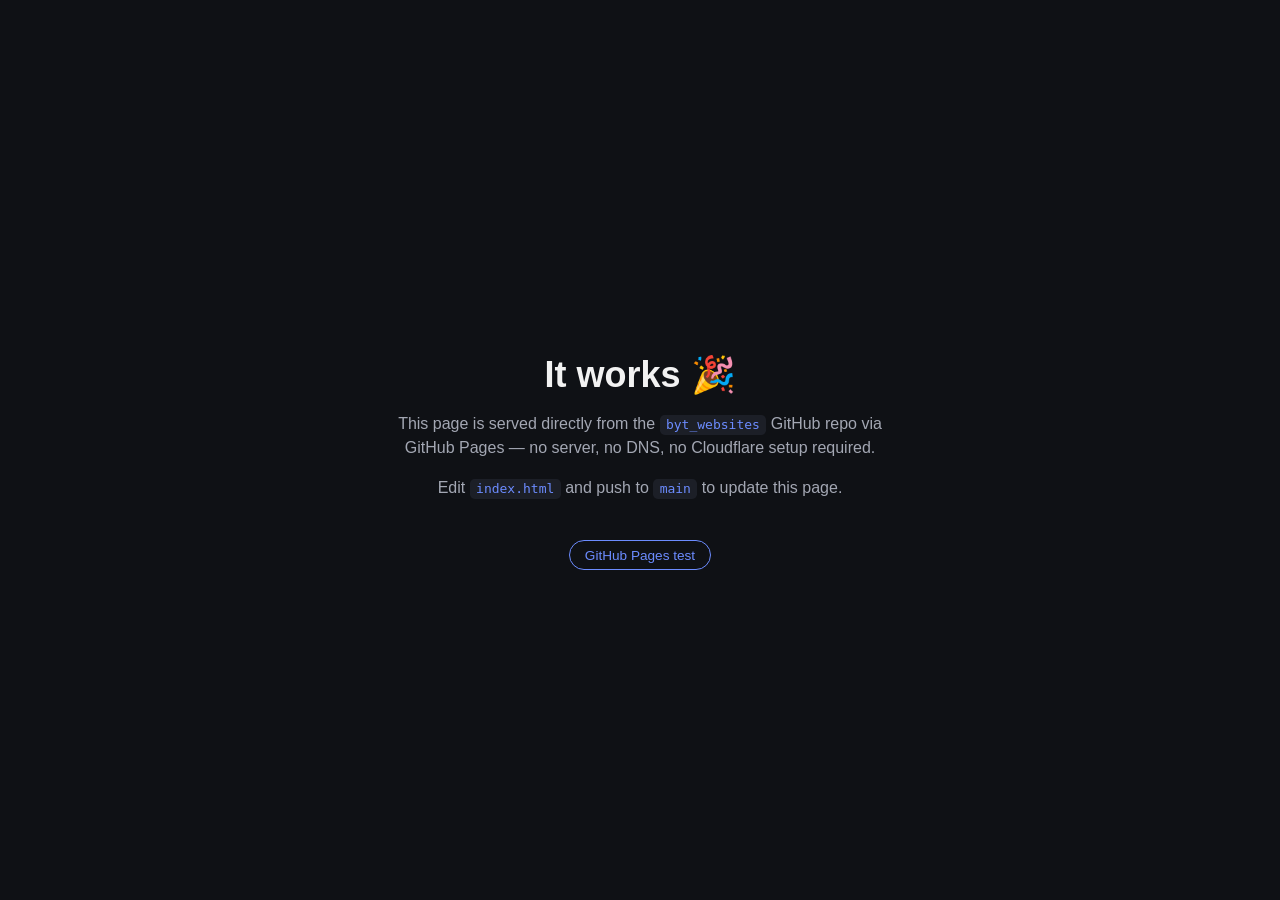
==== index.html @ 9ef0cd85 "push test website" ====
<!DOCTYPE html>
<html lang="en">
<head>
  <meta charset="UTF-8">
  <meta name="viewport" content="width=device-width, initial-scale=1.0">
  <title>BYT Website</title>
  <style>
    :root {
      color-scheme: light dark;
      --bg: #0f1115;
      --fg: #f2f2f2;
      --accent: #6c8cff;
    }
    * { box-sizing: border-box; }
    body {
      margin: 0;
      min-height: 100vh;
      display: flex;
      align-items: center;
      justify-content: center;
      background: var(--bg);
      color: var(--fg);
      font-family: -apple-system, BlinkMacSystemFont, "Segoe UI", Roboto, sans-serif;
      text-align: center;
      padding: 2rem;
    }
    main { max-width: 32rem; }
    h1 {
      font-size: 2.25rem;
      margin-bottom: 0.5rem;
    }
    p {
      color: #a3a7b3;
      line-height: 1.5;
    }
    code {
      background: #1c1f27;
      padding: 0.15rem 0.4rem;
      border-radius: 0.3rem;
      color: var(--accent);
    }
    .badge {
      display: inline-block;
      margin-top: 1.5rem;
      padding: 0.4rem 0.9rem;
      border: 1px solid var(--accent);
      border-radius: 999px;
      font-size: 0.85rem;
      color: var(--accent);
    }
  </style>
</head>
<body>
  <main>
    <h1>It works 🎉</h1>
    <p>
      This page is served directly from the <code>byt_websites</code> GitHub repo
      via GitHub Pages — no server, no DNS, no Cloudflare setup required.
    </p>
    <p>Edit <code>index.html</code> and push to <code>main</code> to update this page.</p>
    <span class="badge">GitHub Pages test</span>
  </main>
</body>
</html>
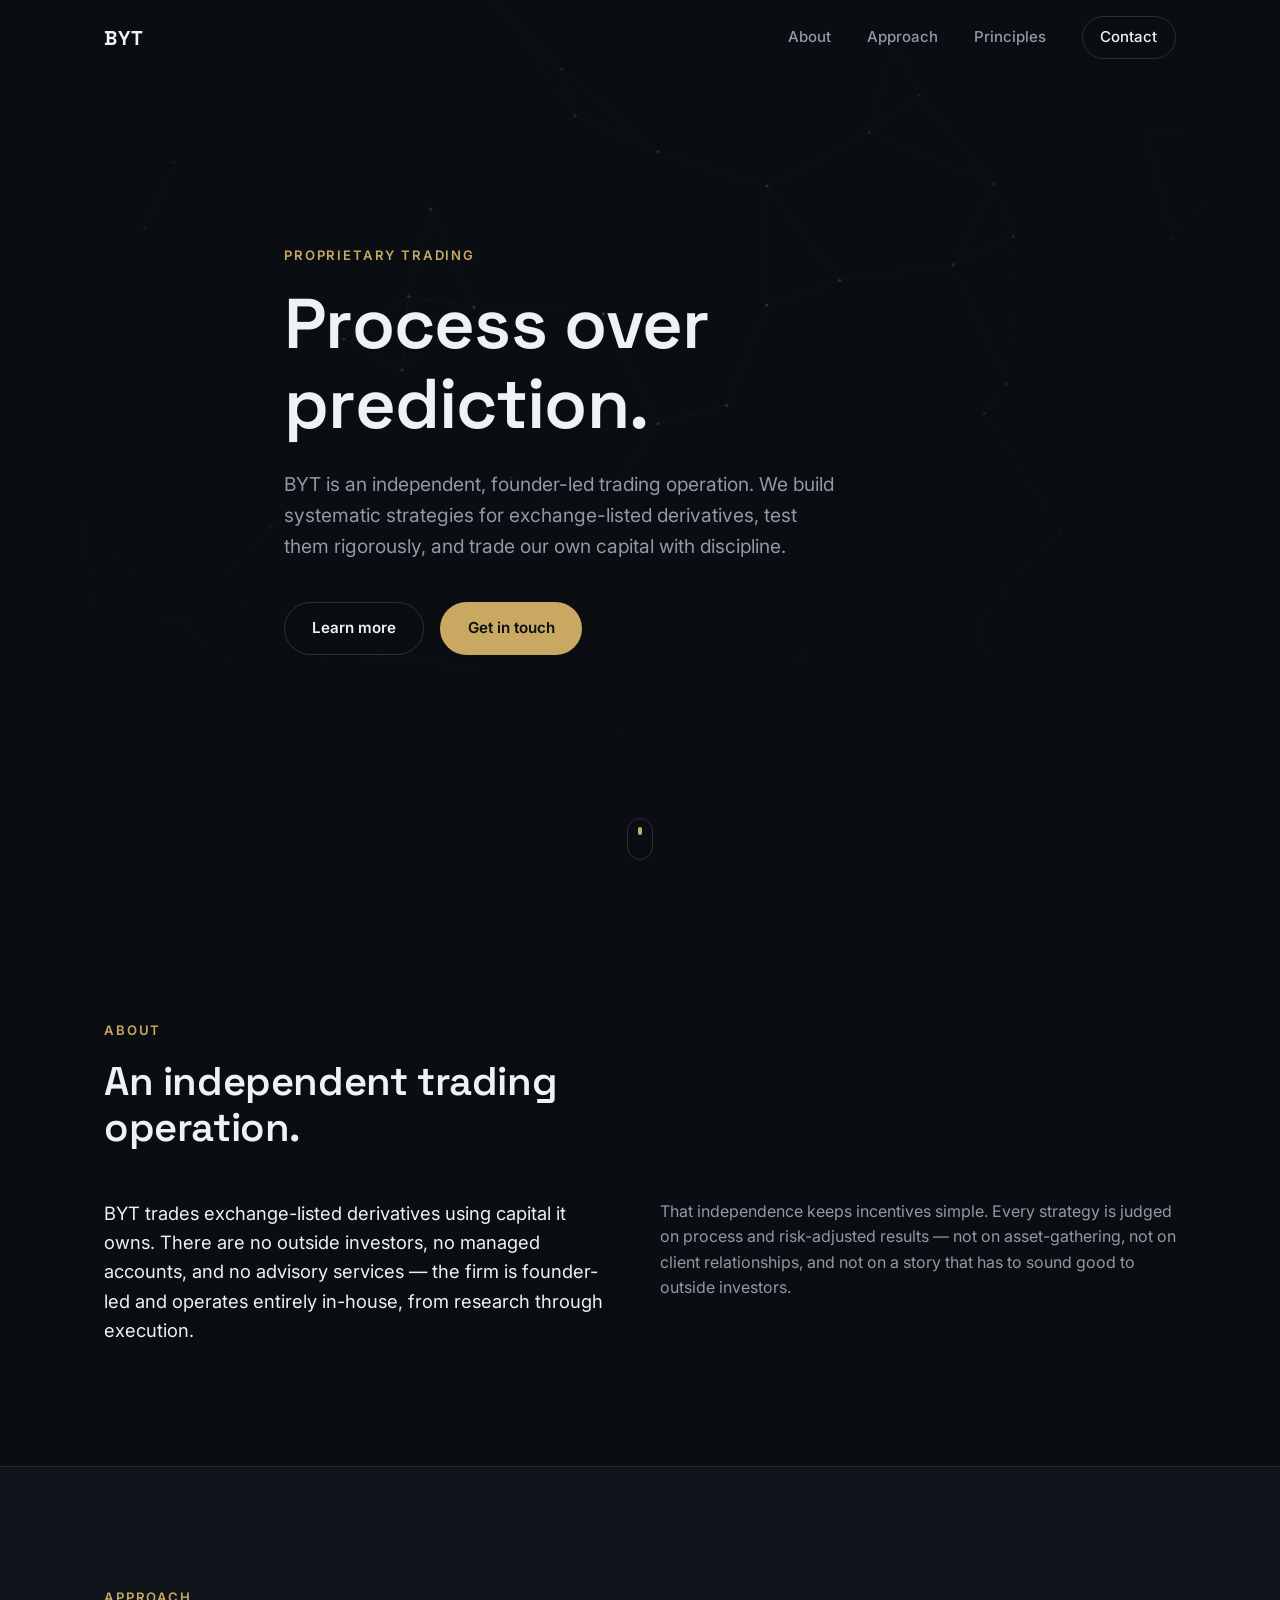
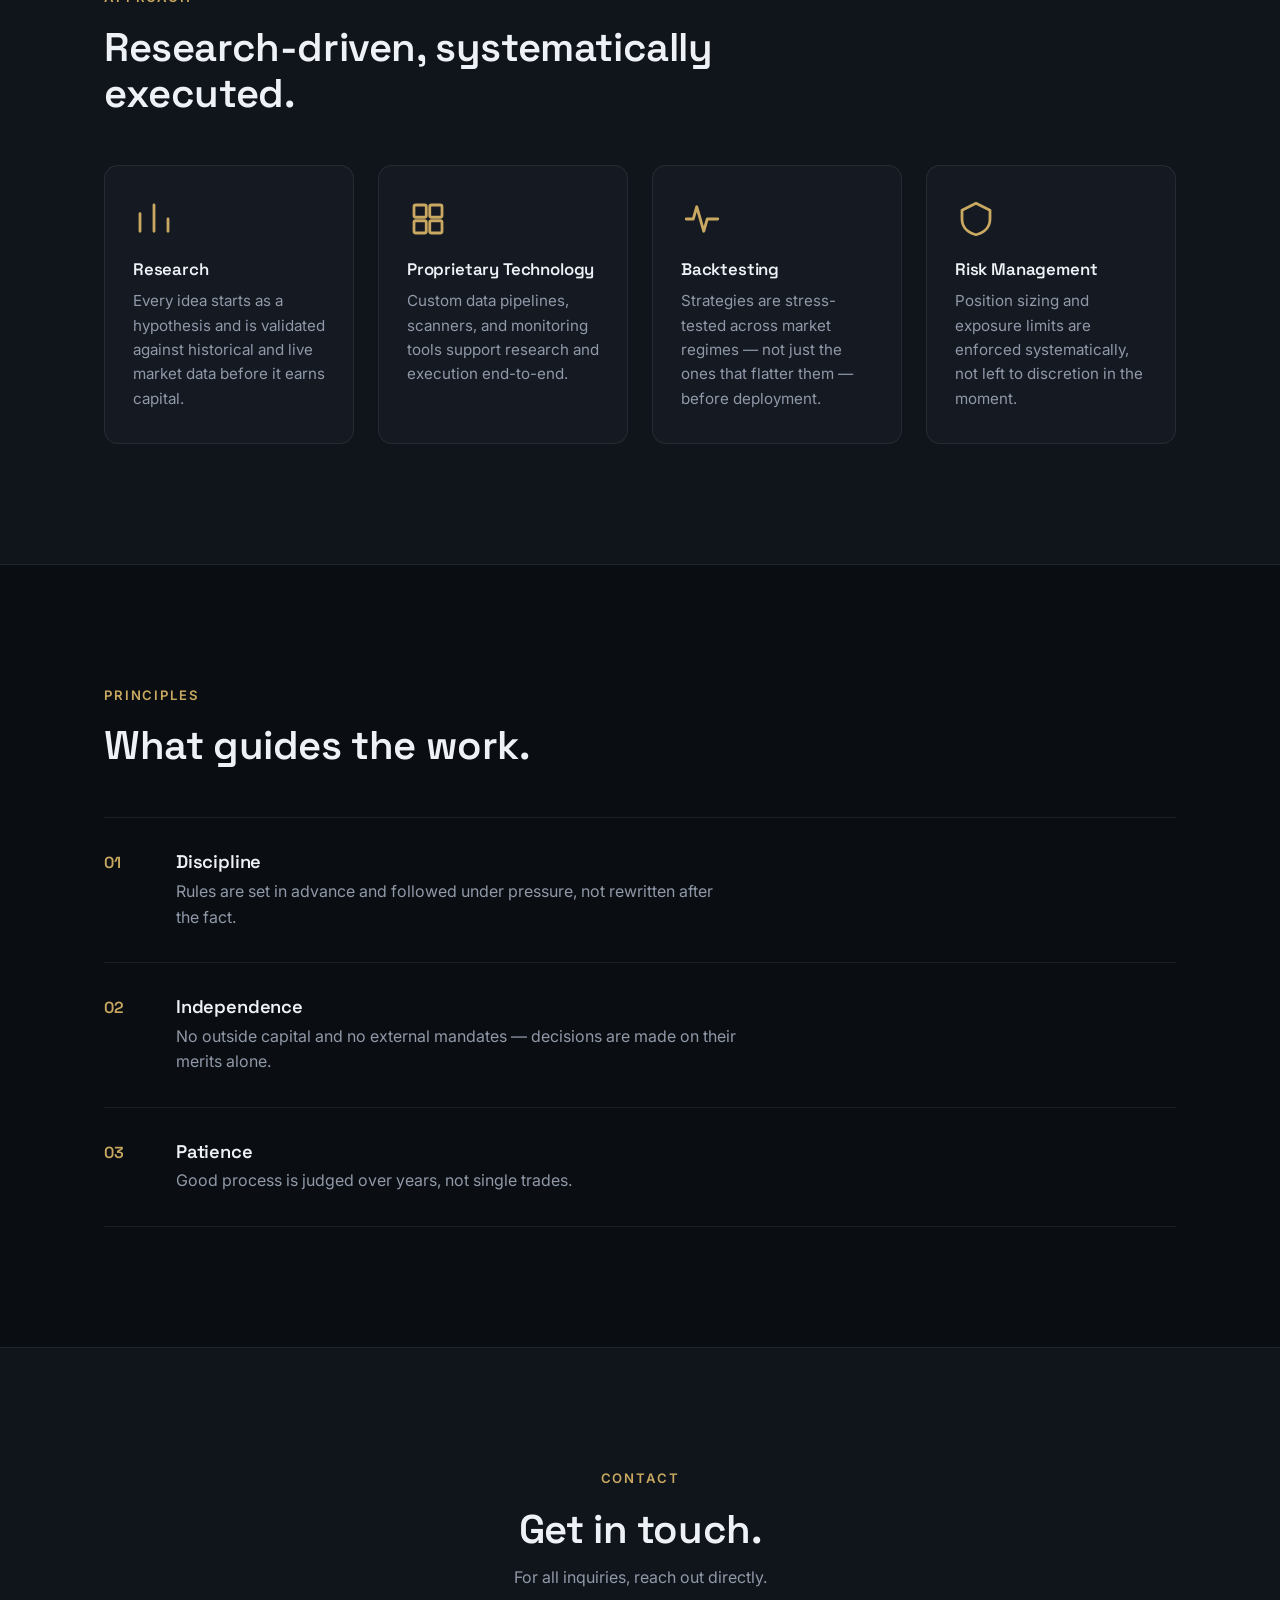
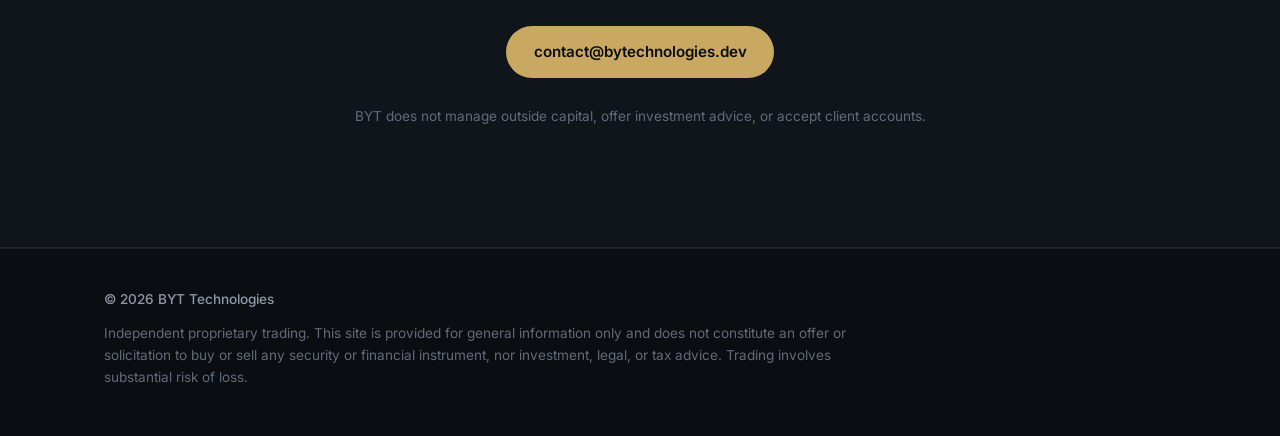
==== commit b2793f8e: "add" ====
--- a/index.html
+++ b/index.html
@@ -1,64 +1,196 @@
 <!DOCTYPE html>
 <html lang="en">
 <head>
-  <meta charset="UTF-8">
-  <meta name="viewport" content="width=device-width, initial-scale=1.0">
-  <title>BYT Website</title>
-  <style>
-    :root {
-      color-scheme: light dark;
-      --bg: #0f1115;
-      --fg: #f2f2f2;
-      --accent: #6c8cff;
-    }
-    * { box-sizing: border-box; }
-    body {
-      margin: 0;
-      min-height: 100vh;
-      display: flex;
-      align-items: center;
-      justify-content: center;
-      background: var(--bg);
-      color: var(--fg);
-      font-family: -apple-system, BlinkMacSystemFont, "Segoe UI", Roboto, sans-serif;
-      text-align: center;
-      padding: 2rem;
-    }
-    main { max-width: 32rem; }
-    h1 {
-      font-size: 2.25rem;
-      margin-bottom: 0.5rem;
-    }
-    p {
-      color: #a3a7b3;
-      line-height: 1.5;
-    }
-    code {
-      background: #1c1f27;
-      padding: 0.15rem 0.4rem;
-      border-radius: 0.3rem;
-      color: var(--accent);
-    }
-    .badge {
-      display: inline-block;
-      margin-top: 1.5rem;
-      padding: 0.4rem 0.9rem;
-      border: 1px solid var(--accent);
-      border-radius: 999px;
-      font-size: 0.85rem;
-      color: var(--accent);
-    }
-  </style>
+<meta charset="UTF-8">
+<meta name="viewport" content="width=device-width, initial-scale=1.0">
+<title>BYT — Independent Proprietary Trading</title>
+<meta name="description" content="BYT is an independent, founder-led proprietary trading operation. Systematic strategies, rigorous research, and disciplined risk management — trading our own capital.">
+<meta name="theme-color" content="#0a0d12">
+
+<meta property="og:type" content="website">
+<meta property="og:title" content="BYT — Independent Proprietary Trading">
+<meta property="og:description" content="An independent, founder-led proprietary trading operation. Systematic strategies, rigorous research, disciplined risk management.">
+<meta property="og:url" content="https://bytechnologies.dev/">
+<meta name="twitter:card" content="summary">
+<meta name="twitter:title" content="BYT — Independent Proprietary Trading">
+<meta name="twitter:description" content="An independent, founder-led proprietary trading operation.">
+
+<link rel="icon" type="image/svg+xml" href="favicon.svg">
+<link rel="preconnect" href="https://fonts.googleapis.com">
+<link rel="preconnect" href="https://fonts.gstatic.com" crossorigin>
+<link href="https://fonts.googleapis.com/css2?family=Space+Grotesk:wght@500;600;700&family=Inter:wght@400;500;600&display=swap" rel="stylesheet">
+<link rel="stylesheet" href="css/style.css">
+
+<script type="application/ld+json">
+{
+  "@context": "https://schema.org",
+  "@type": "Organization",
+  "name": "BYT",
+  "url": "https://bytechnologies.dev/",
+  "email": "contact@bytechnologies.dev",
+  "description": "Independent, founder-led proprietary trading operation."
+}
+</script>
 </head>
 <body>
-  <main>
-    <h1>It works 🎉</h1>
-    <p>
-      This page is served directly from the <code>byt_websites</code> GitHub repo
-      via GitHub Pages — no server, no DNS, no Cloudflare setup required.
+
+<a class="skip-link" href="#main">Skip to content</a>
+
+<header class="site-header" id="site-header">
+  <div class="container header-inner">
+    <a href="#top" class="logo" aria-label="BYT — home">BYT</a>
+
+    <nav class="nav" id="nav">
+      <a href="#about">About</a>
+      <a href="#approach">Approach</a>
+      <a href="#principles">Principles</a>
+      <a href="#contact" class="nav-cta">Contact</a>
+    </nav>
+
+    <button class="nav-toggle" id="nav-toggle" aria-label="Toggle menu" aria-expanded="false" aria-controls="nav">
+      <span></span><span></span><span></span>
+    </button>
+  </div>
+</header>
+
+<main id="main">
+
+  <section class="hero" id="top">
+    <canvas id="network" aria-hidden="true"></canvas>
+    <div class="hero-scrim" aria-hidden="true"></div>
+    <div class="container hero-inner">
+      <p class="eyebrow reveal">Proprietary Trading</p>
+      <h1 class="reveal">Process over prediction.</h1>
+      <p class="hero-sub reveal">
+        BYT is an independent, founder-led trading operation. We build systematic
+        strategies for exchange-listed derivatives, test them rigorously, and trade
+        our own capital with discipline.
+      </p>
+      <div class="hero-actions reveal">
+        <a href="#about" class="btn btn-ghost">Learn more</a>
+        <a href="mailto:contact@bytechnologies.dev" class="btn btn-primary">Get in touch</a>
+      </div>
+    </div>
+    <a href="#about" class="scroll-cue" aria-label="Scroll to content">
+      <span></span>
+    </a>
+  </section>
+
+  <section class="section" id="about">
+    <div class="container">
+      <div class="section-head reveal">
+        <p class="eyebrow">About</p>
+        <h2>An independent trading operation.</h2>
+      </div>
+      <div class="about-grid">
+        <p class="lede reveal">
+          BYT trades exchange-listed derivatives using capital it owns. There are no
+          outside investors, no managed accounts, and no advisory services — the firm
+          is founder-led and operates entirely in-house, from research through execution.
+        </p>
+        <p class="reveal">
+          That independence keeps incentives simple. Every strategy is judged on process
+          and risk-adjusted results — not on asset-gathering, not on client relationships,
+          and not on a story that has to sound good to outside investors.
+        </p>
+      </div>
+    </div>
+  </section>
+
+  <section class="section section-alt" id="approach">
+    <div class="container">
+      <div class="section-head reveal">
+        <p class="eyebrow">Approach</p>
+        <h2>Research-driven, systematically executed.</h2>
+      </div>
+      <div class="card-grid">
+        <div class="card reveal">
+          <div class="card-icon" aria-hidden="true">
+            <svg viewBox="0 0 24 24" fill="none"><path d="M4 19V9M12 19V4M20 19v-7" stroke="currentColor" stroke-width="1.6" stroke-linecap="round"/></svg>
+          </div>
+          <h3>Research</h3>
+          <p>Every idea starts as a hypothesis and is validated against historical and live market data before it earns capital.</p>
+        </div>
+        <div class="card reveal">
+          <div class="card-icon" aria-hidden="true">
+            <svg viewBox="0 0 24 24" fill="none"><rect x="4" y="4" width="7" height="7" rx="1" stroke="currentColor" stroke-width="1.6"/><rect x="13" y="4" width="7" height="7" rx="1" stroke="currentColor" stroke-width="1.6"/><rect x="4" y="13" width="7" height="7" rx="1" stroke="currentColor" stroke-width="1.6"/><rect x="13" y="13" width="7" height="7" rx="1" stroke="currentColor" stroke-width="1.6"/></svg>
+          </div>
+          <h3>Proprietary Technology</h3>
+          <p>Custom data pipelines, scanners, and monitoring tools support research and execution end-to-end.</p>
+        </div>
+        <div class="card reveal">
+          <div class="card-icon" aria-hidden="true">
+            <svg viewBox="0 0 24 24" fill="none"><path d="M3 12h4l2-7 4 14 2-7h6" stroke="currentColor" stroke-width="1.6" stroke-linecap="round" stroke-linejoin="round"/></svg>
+          </div>
+          <h3>Backtesting</h3>
+          <p>Strategies are stress-tested across market regimes — not just the ones that flatter them — before deployment.</p>
+        </div>
+        <div class="card reveal">
+          <div class="card-icon" aria-hidden="true">
+            <svg viewBox="0 0 24 24" fill="none"><path d="M12 3l8 4v5c0 4.5-3.2 7.8-8 9-4.8-1.2-8-4.5-8-9V7l8-4z" stroke="currentColor" stroke-width="1.6" stroke-linejoin="round"/></svg>
+          </div>
+          <h3>Risk Management</h3>
+          <p>Position sizing and exposure limits are enforced systematically, not left to discretion in the moment.</p>
+        </div>
+      </div>
+    </div>
+  </section>
+
+  <section class="section" id="principles">
+    <div class="container">
+      <div class="section-head reveal">
+        <p class="eyebrow">Principles</p>
+        <h2>What guides the work.</h2>
+      </div>
+      <div class="principles-list">
+        <div class="principle reveal">
+          <span class="principle-num">01</span>
+          <div>
+            <h3>Discipline</h3>
+            <p>Rules are set in advance and followed under pressure, not rewritten after the fact.</p>
+          </div>
+        </div>
+        <div class="principle reveal">
+          <span class="principle-num">02</span>
+          <div>
+            <h3>Independence</h3>
+            <p>No outside capital and no external mandates — decisions are made on their merits alone.</p>
+          </div>
+        </div>
+        <div class="principle reveal">
+          <span class="principle-num">03</span>
+          <div>
+            <h3>Patience</h3>
+            <p>Good process is judged over years, not single trades.</p>
+          </div>
+        </div>
+      </div>
+    </div>
+  </section>
+
+  <section class="section section-alt" id="contact">
+    <div class="container contact-inner">
+      <p class="eyebrow reveal">Contact</p>
+      <h2 class="reveal">Get in touch.</h2>
+      <p class="reveal contact-sub">For all inquiries, reach out directly.</p>
+      <a href="mailto:contact@bytechnologies.dev" class="btn btn-primary reveal">contact@bytechnologies.dev</a>
+      <p class="fine-print reveal">BYT does not manage outside capital, offer investment advice, or accept client accounts.</p>
+    </div>
+  </section>
+
+</main>
+
+<footer class="site-footer">
+  <div class="container footer-inner">
+    <span>© <span id="year"></span> BYT Technologies</span>
+    <p class="disclaimer">
+      Independent proprietary trading. This site is provided for general information only and
+      does not constitute an offer or solicitation to buy or sell any security or financial
+      instrument, nor investment, legal, or tax advice. Trading involves substantial risk of loss.
     </p>
-    <p>Edit <code>index.html</code> and push to <code>main</code> to update this page.</p>
-    <span class="badge">GitHub Pages test</span>
-  </main>
+  </div>
+</footer>
+
+<script src="js/main.js"></script>
 </body>
 </html>
--- a/css/style.css
+++ b/css/style.css
@@ -0,0 +1,397 @@
+/* ---------- Reset & base ---------- */
+*, *::before, *::after { box-sizing: border-box; margin: 0; padding: 0; }
+
+:root {
+  --bg: #0a0d12;
+  --bg-elevated: #10141b;
+  --bg-elevated-2: #141922;
+  --text: #eef1f5;
+  --text-muted: #9099a8;
+  --text-dim: #626b7a;
+  --accent: #c9a961;
+  --accent-soft: rgba(201, 169, 97, 0.12);
+  --border: rgba(255, 255, 255, 0.08);
+  --border-strong: rgba(255, 255, 255, 0.14);
+  --shadow: 0 20px 60px rgba(0, 0, 0, 0.35);
+  --font-head: "Space Grotesk", "Inter", sans-serif;
+  --font-body: "Inter", -apple-system, BlinkMacSystemFont, sans-serif;
+  --container: 1120px;
+  --header-h: 76px;
+}
+
+html {
+  scroll-behavior: smooth;
+  scroll-padding-top: var(--header-h);
+}
+
+body {
+  background: var(--bg);
+  color: var(--text);
+  font-family: var(--font-body);
+  font-size: 16px;
+  line-height: 1.6;
+  -webkit-font-smoothing: antialiased;
+}
+
+img, svg { display: block; max-width: 100%; }
+a { color: inherit; text-decoration: none; }
+ul { list-style: none; }
+
+h1, h2, h3 {
+  font-family: var(--font-head);
+  font-weight: 600;
+  line-height: 1.15;
+  letter-spacing: -0.01em;
+}
+
+.container {
+  max-width: var(--container);
+  margin: 0 auto;
+  padding: 0 24px;
+}
+
+.skip-link {
+  position: absolute;
+  left: -999px;
+  top: 0;
+  background: var(--accent);
+  color: #0a0d12;
+  padding: 10px 16px;
+  z-index: 200;
+  font-weight: 600;
+}
+.skip-link:focus { left: 24px; top: 24px; }
+
+:focus-visible {
+  outline: 2px solid var(--accent);
+  outline-offset: 3px;
+}
+
+/* ---------- Header ---------- */
+.site-header {
+  position: fixed;
+  top: 0; left: 0; right: 0;
+  height: var(--header-h);
+  display: flex;
+  align-items: center;
+  z-index: 100;
+  border-bottom: 1px solid transparent;
+  transition: background-color .3s ease, border-color .3s ease, backdrop-filter .3s ease;
+}
+.site-header.scrolled {
+  background: rgba(10, 13, 18, 0.82);
+  backdrop-filter: blur(10px);
+  border-bottom-color: var(--border);
+}
+
+.header-inner {
+  display: flex;
+  align-items: center;
+  justify-content: space-between;
+  width: 100%;
+}
+
+.logo {
+  font-family: var(--font-head);
+  font-weight: 700;
+  font-size: 1.25rem;
+  letter-spacing: 0.04em;
+}
+
+.nav {
+  display: flex;
+  align-items: center;
+  gap: 2.25rem;
+  font-size: 0.94rem;
+  font-weight: 500;
+  color: var(--text-muted);
+}
+.nav a { transition: color .2s ease; }
+.nav a:hover { color: var(--text); }
+.nav-cta {
+  color: var(--text) !important;
+  border: 1px solid var(--border-strong);
+  padding: 0.5rem 1.1rem;
+  border-radius: 999px;
+  transition: border-color .2s ease, background-color .2s ease;
+}
+.nav-cta:hover { border-color: var(--accent); background: var(--accent-soft); }
+
+.nav-toggle {
+  display: none;
+  flex-direction: column;
+  justify-content: center;
+  gap: 5px;
+  width: 40px; height: 40px;
+  background: none;
+  border: none;
+  cursor: pointer;
+}
+.nav-toggle span {
+  display: block;
+  height: 2px;
+  width: 22px;
+  background: var(--text);
+  margin: 0 auto;
+  transition: transform .25s ease, opacity .25s ease;
+}
+
+/* ---------- Hero ---------- */
+.hero {
+  position: relative;
+  min-height: 100vh;
+  display: flex;
+  align-items: center;
+  overflow: hidden;
+}
+#network {
+  position: absolute;
+  inset: 0;
+  width: 100%;
+  height: 100%;
+}
+.hero-scrim {
+  position: absolute;
+  inset: 0;
+  background:
+    radial-gradient(ellipse 60% 50% at 50% 40%, transparent 0%, var(--bg) 92%),
+    linear-gradient(180deg, rgba(10,13,18,0.2) 0%, var(--bg) 100%);
+}
+.hero-inner {
+  position: relative;
+  z-index: 2;
+  max-width: 760px;
+}
+.eyebrow {
+  color: var(--accent);
+  font-size: 0.82rem;
+  font-weight: 600;
+  letter-spacing: 0.14em;
+  text-transform: uppercase;
+  margin-bottom: 1.1rem;
+}
+.hero h1 {
+  font-size: clamp(2.6rem, 6vw, 4.4rem);
+  margin-bottom: 1.5rem;
+}
+.hero-sub {
+  font-size: clamp(1.05rem, 2vw, 1.2rem);
+  color: var(--text-muted);
+  max-width: 560px;
+  margin-bottom: 2.5rem;
+}
+.hero-actions {
+  display: flex;
+  gap: 1rem;
+  flex-wrap: wrap;
+}
+
+.btn {
+  display: inline-flex;
+  align-items: center;
+  justify-content: center;
+  padding: 0.85rem 1.7rem;
+  border-radius: 999px;
+  font-weight: 600;
+  font-size: 0.95rem;
+  transition: transform .2s ease, background-color .2s ease, border-color .2s ease, color .2s ease;
+}
+.btn-primary {
+  background: var(--accent);
+  color: #0a0d12;
+}
+.btn-primary:hover { transform: translateY(-2px); }
+.btn-ghost {
+  border: 1px solid var(--border-strong);
+  color: var(--text);
+}
+.btn-ghost:hover { border-color: var(--accent); color: var(--accent); }
+
+.scroll-cue {
+  position: absolute;
+  bottom: 2.5rem;
+  left: 50%;
+  transform: translateX(-50%);
+  z-index: 2;
+  width: 26px; height: 42px;
+  border: 1.5px solid var(--border-strong);
+  border-radius: 999px;
+}
+.scroll-cue span {
+  position: absolute;
+  top: 8px; left: 50%;
+  width: 4px; height: 8px;
+  margin-left: -2px;
+  background: var(--accent);
+  border-radius: 999px;
+  animation: scroll-cue 1.8s ease-in-out infinite;
+}
+@keyframes scroll-cue {
+  0% { opacity: 1; transform: translateY(0); }
+  70% { opacity: 0; transform: translateY(14px); }
+  100% { opacity: 0; transform: translateY(14px); }
+}
+
+/* ---------- Sections ---------- */
+.section {
+  padding: 7.5rem 0;
+}
+.section-alt {
+  background: var(--bg-elevated);
+  border-top: 1px solid var(--border);
+  border-bottom: 1px solid var(--border);
+}
+.section-head { margin-bottom: 3rem; max-width: 640px; }
+.section-head h2 {
+  font-size: clamp(1.8rem, 3.4vw, 2.5rem);
+}
+
+.about-grid {
+  display: grid;
+  grid-template-columns: repeat(2, 1fr);
+  gap: 2.5rem;
+}
+.lede {
+  font-size: 1.15rem;
+  color: var(--text);
+}
+.about-grid p { color: var(--text-muted); }
+.about-grid .lede { color: var(--text); }
+
+/* ---------- Cards ---------- */
+.card-grid {
+  display: grid;
+  grid-template-columns: repeat(auto-fit, minmax(240px, 1fr));
+  gap: 1.5rem;
+}
+.card {
+  background: var(--bg-elevated-2);
+  border: 1px solid var(--border);
+  border-radius: 14px;
+  padding: 2rem 1.75rem;
+  transition: border-color .25s ease, transform .25s ease;
+}
+.card:hover {
+  border-color: var(--border-strong);
+  transform: translateY(-4px);
+}
+.card-icon {
+  width: 42px; height: 42px;
+  color: var(--accent);
+  margin-bottom: 1.25rem;
+}
+.card h3 {
+  font-size: 1.05rem;
+  margin-bottom: 0.6rem;
+}
+.card p {
+  color: var(--text-muted);
+  font-size: 0.95rem;
+}
+
+/* ---------- Principles ---------- */
+.principles-list {
+  display: flex;
+  flex-direction: column;
+  gap: 0;
+}
+.principle {
+  display: flex;
+  gap: 2rem;
+  align-items: baseline;
+  padding: 2rem 0;
+  border-top: 1px solid var(--border);
+}
+.principle:last-child { border-bottom: 1px solid var(--border); }
+.principle-num {
+  font-family: var(--font-head);
+  font-size: 1rem;
+  color: var(--accent);
+  font-weight: 600;
+  min-width: 2.5rem;
+}
+.principle h3 { font-size: 1.15rem; margin-bottom: 0.4rem; }
+.principle p { color: var(--text-muted); max-width: 560px; }
+
+/* ---------- Contact ---------- */
+.contact-inner {
+  text-align: center;
+  max-width: 640px;
+}
+.contact-inner h2 { font-size: clamp(1.8rem, 3.4vw, 2.5rem); margin-bottom: 0.75rem; }
+.contact-sub { color: var(--text-muted); margin-bottom: 2.25rem; }
+.contact-inner .btn { margin: 0 auto; }
+.fine-print {
+  margin-top: 1.75rem;
+  font-size: 0.85rem;
+  color: var(--text-dim);
+}
+
+/* ---------- Footer ---------- */
+.site-footer {
+  padding: 2.5rem 0 3rem;
+  border-top: 1px solid var(--border);
+}
+.footer-inner {
+  display: flex;
+  flex-direction: column;
+  gap: 0.75rem;
+  font-size: 0.85rem;
+  color: var(--text-dim);
+}
+.footer-inner span { color: var(--text-muted); font-weight: 500; }
+.disclaimer { max-width: 760px; line-height: 1.6; }
+
+/* ---------- Reveal animation ---------- */
+.reveal {
+  opacity: 0;
+  transform: translateY(16px);
+  transition: opacity .7s ease, transform .7s ease;
+}
+.reveal.in-view {
+  opacity: 1;
+  transform: translateY(0);
+}
+
+@media (prefers-reduced-motion: reduce) {
+  html { scroll-behavior: auto; }
+  .reveal { opacity: 1; transform: none; transition: none; }
+  .scroll-cue span { animation: none; }
+}
+
+/* ---------- Responsive ---------- */
+@media (max-width: 860px) {
+  .about-grid { grid-template-columns: 1fr; }
+}
+
+@media (max-width: 720px) {
+  .nav {
+    position: fixed;
+    top: var(--header-h);
+    left: 0; right: 0;
+    flex-direction: column;
+    align-items: flex-start;
+    gap: 0;
+    background: var(--bg-elevated);
+    border-bottom: 1px solid var(--border);
+    padding: 0.5rem 24px 1.5rem;
+    transform: translateY(-8px);
+    opacity: 0;
+    visibility: hidden;
+    transition: opacity .25s ease, transform .25s ease, visibility .25s;
+  }
+  .nav.open {
+    opacity: 1;
+    transform: translateY(0);
+    visibility: visible;
+  }
+  .nav a { padding: 0.85rem 0; width: 100%; border-bottom: 1px solid var(--border); }
+  .nav-cta { margin-top: 0.75rem; text-align: center; border-bottom: 1px solid var(--border-strong) !important; }
+  .nav-toggle { display: flex; }
+  .nav-toggle.open span:nth-child(1) { transform: translateY(7px) rotate(45deg); }
+  .nav-toggle.open span:nth-child(2) { opacity: 0; }
+  .nav-toggle.open span:nth-child(3) { transform: translateY(-7px) rotate(-45deg); }
+
+  .section { padding: 5rem 0; }
+  .principle { flex-direction: column; gap: 0.5rem; }
+}
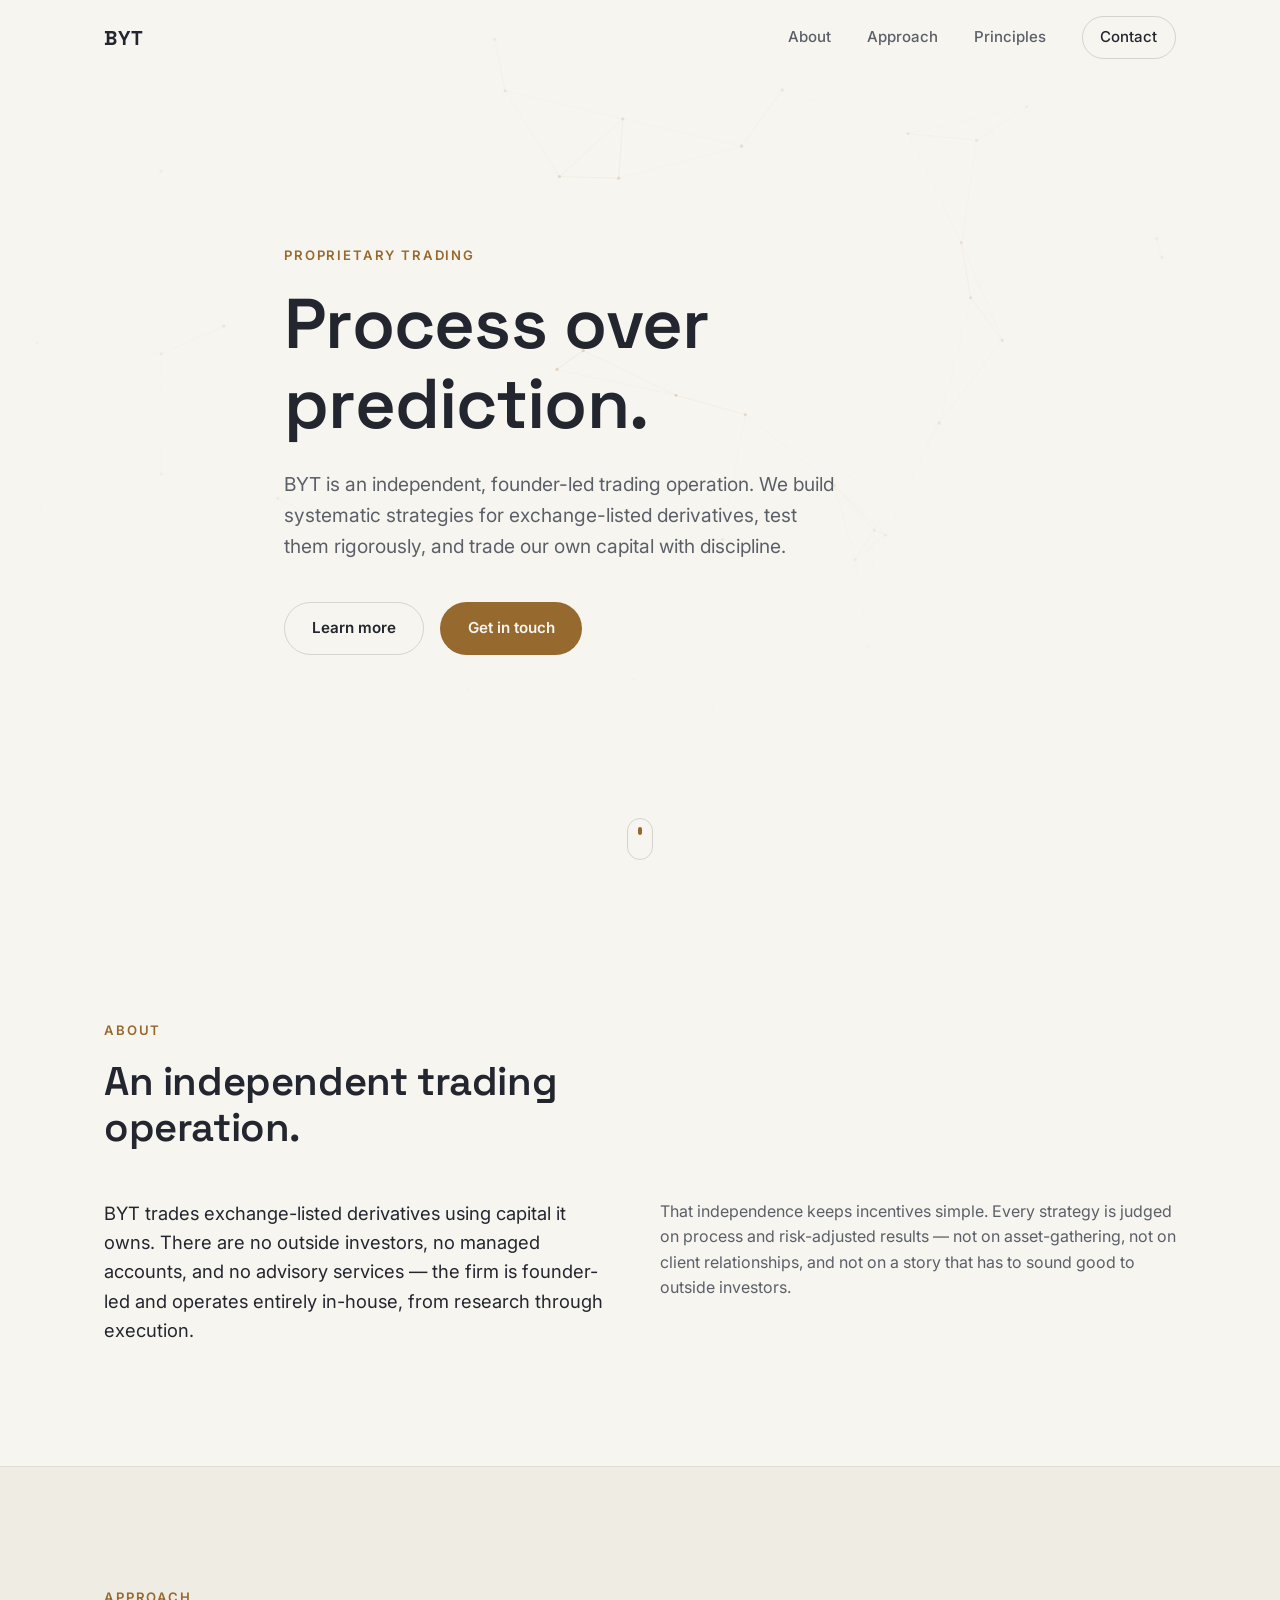
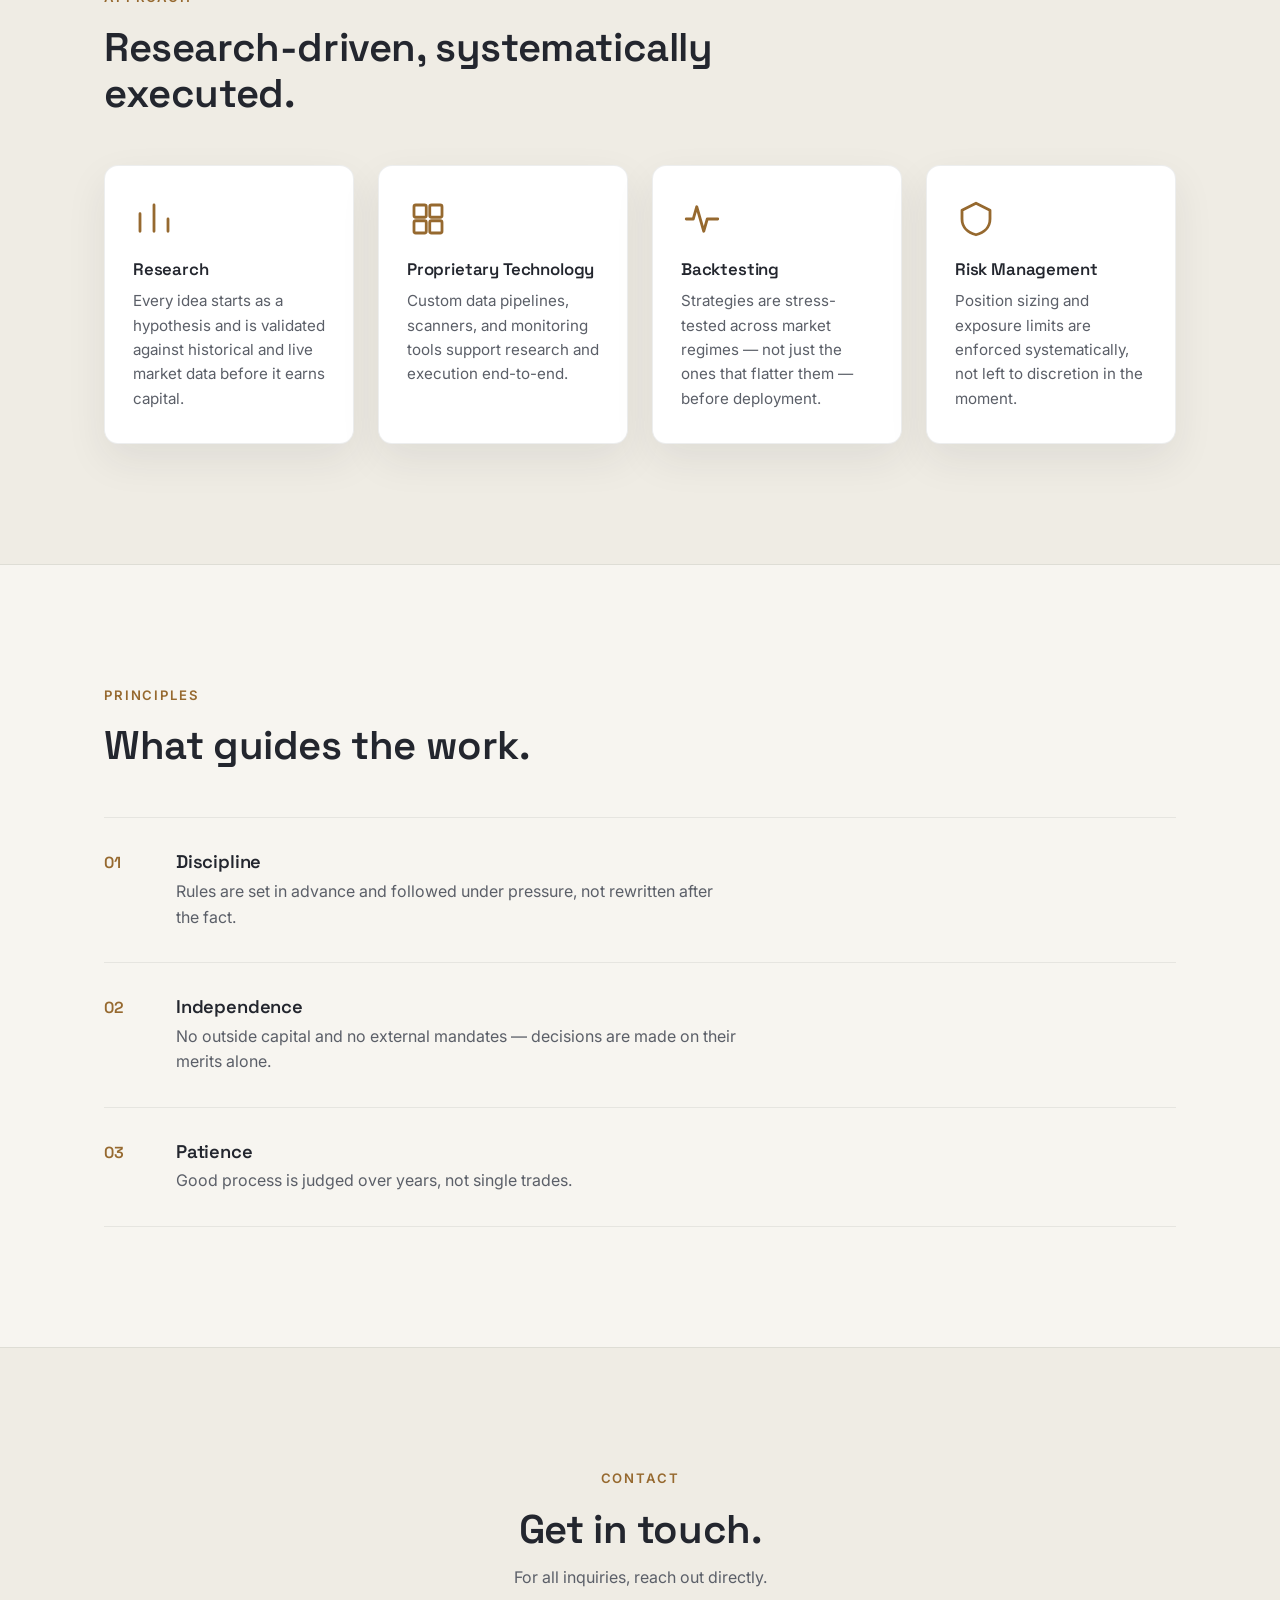
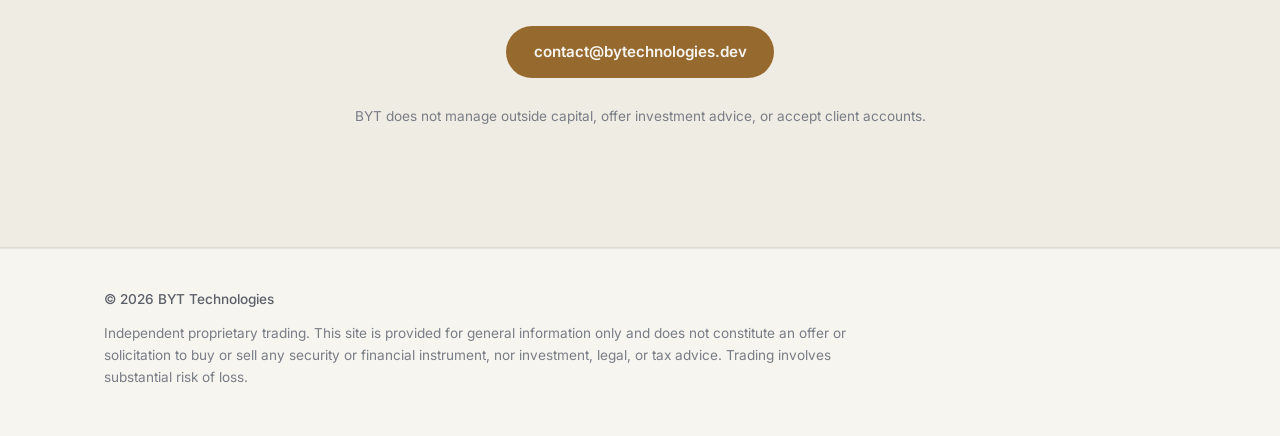
==== commit 166a86c3: "add" ====
--- a/index.html
+++ b/index.html
@@ -5,7 +5,7 @@
 <meta name="viewport" content="width=device-width, initial-scale=1.0">
 <title>BYT — Independent Proprietary Trading</title>
 <meta name="description" content="BYT is an independent, founder-led proprietary trading operation. Systematic strategies, rigorous research, and disciplined risk management — trading our own capital.">
-<meta name="theme-color" content="#0a0d12">
+<meta name="theme-color" content="#f7f5f0">
 
 <meta property="og:type" content="website">
 <meta property="og:title" content="BYT — Independent Proprietary Trading">
--- a/css/style.css
+++ b/css/style.css
@@ -2,17 +2,17 @@
 *, *::before, *::after { box-sizing: border-box; margin: 0; padding: 0; }
 
 :root {
-  --bg: #0a0d12;
-  --bg-elevated: #10141b;
-  --bg-elevated-2: #141922;
-  --text: #eef1f5;
-  --text-muted: #9099a8;
-  --text-dim: #626b7a;
-  --accent: #c9a961;
-  --accent-soft: rgba(201, 169, 97, 0.12);
-  --border: rgba(255, 255, 255, 0.08);
-  --border-strong: rgba(255, 255, 255, 0.14);
-  --shadow: 0 20px 60px rgba(0, 0, 0, 0.35);
+  --bg: #f7f5f0;
+  --bg-elevated: #efece4;
+  --bg-elevated-2: #ffffff;
+  --text: #23262e;
+  --text-muted: #5b5f68;
+  --text-dim: #797d86;
+  --accent: #96692f;
+  --accent-soft: rgba(150, 105, 47, 0.1);
+  --border: rgba(35, 38, 46, 0.08);
+  --border-strong: rgba(35, 38, 46, 0.16);
+  --shadow: 0 16px 40px rgba(35, 38, 46, 0.08);
   --font-head: "Space Grotesk", "Inter", sans-serif;
   --font-body: "Inter", -apple-system, BlinkMacSystemFont, sans-serif;
   --container: 1120px;
@@ -55,7 +55,7 @@
   left: -999px;
   top: 0;
   background: var(--accent);
-  color: #0a0d12;
+  color: var(--bg);
   padding: 10px 16px;
   z-index: 200;
   font-weight: 600;
@@ -79,7 +79,7 @@
   transition: background-color .3s ease, border-color .3s ease, backdrop-filter .3s ease;
 }
 .site-header.scrolled {
-  background: rgba(10, 13, 18, 0.82);
+  background: rgba(247, 245, 240, 0.85);
   backdrop-filter: blur(10px);
   border-bottom-color: var(--border);
 }
@@ -155,7 +155,7 @@
   inset: 0;
   background:
     radial-gradient(ellipse 60% 50% at 50% 40%, transparent 0%, var(--bg) 92%),
-    linear-gradient(180deg, rgba(10,13,18,0.2) 0%, var(--bg) 100%);
+    linear-gradient(180deg, rgba(247,245,240,0.35) 0%, var(--bg) 100%);
 }
 .hero-inner {
   position: relative;
@@ -198,7 +198,7 @@
 }
 .btn-primary {
   background: var(--accent);
-  color: #0a0d12;
+  color: var(--bg);
 }
 .btn-primary:hover { transform: translateY(-2px); }
 .btn-ghost {
@@ -269,11 +269,13 @@
   border: 1px solid var(--border);
   border-radius: 14px;
   padding: 2rem 1.75rem;
-  transition: border-color .25s ease, transform .25s ease;
+  box-shadow: var(--shadow);
+  transition: border-color .25s ease, transform .25s ease, box-shadow .25s ease;
 }
 .card:hover {
   border-color: var(--border-strong);
   transform: translateY(-4px);
+  box-shadow: 0 24px 48px rgba(35, 38, 46, 0.12);
 }
 .card-icon {
   width: 42px; height: 42px;
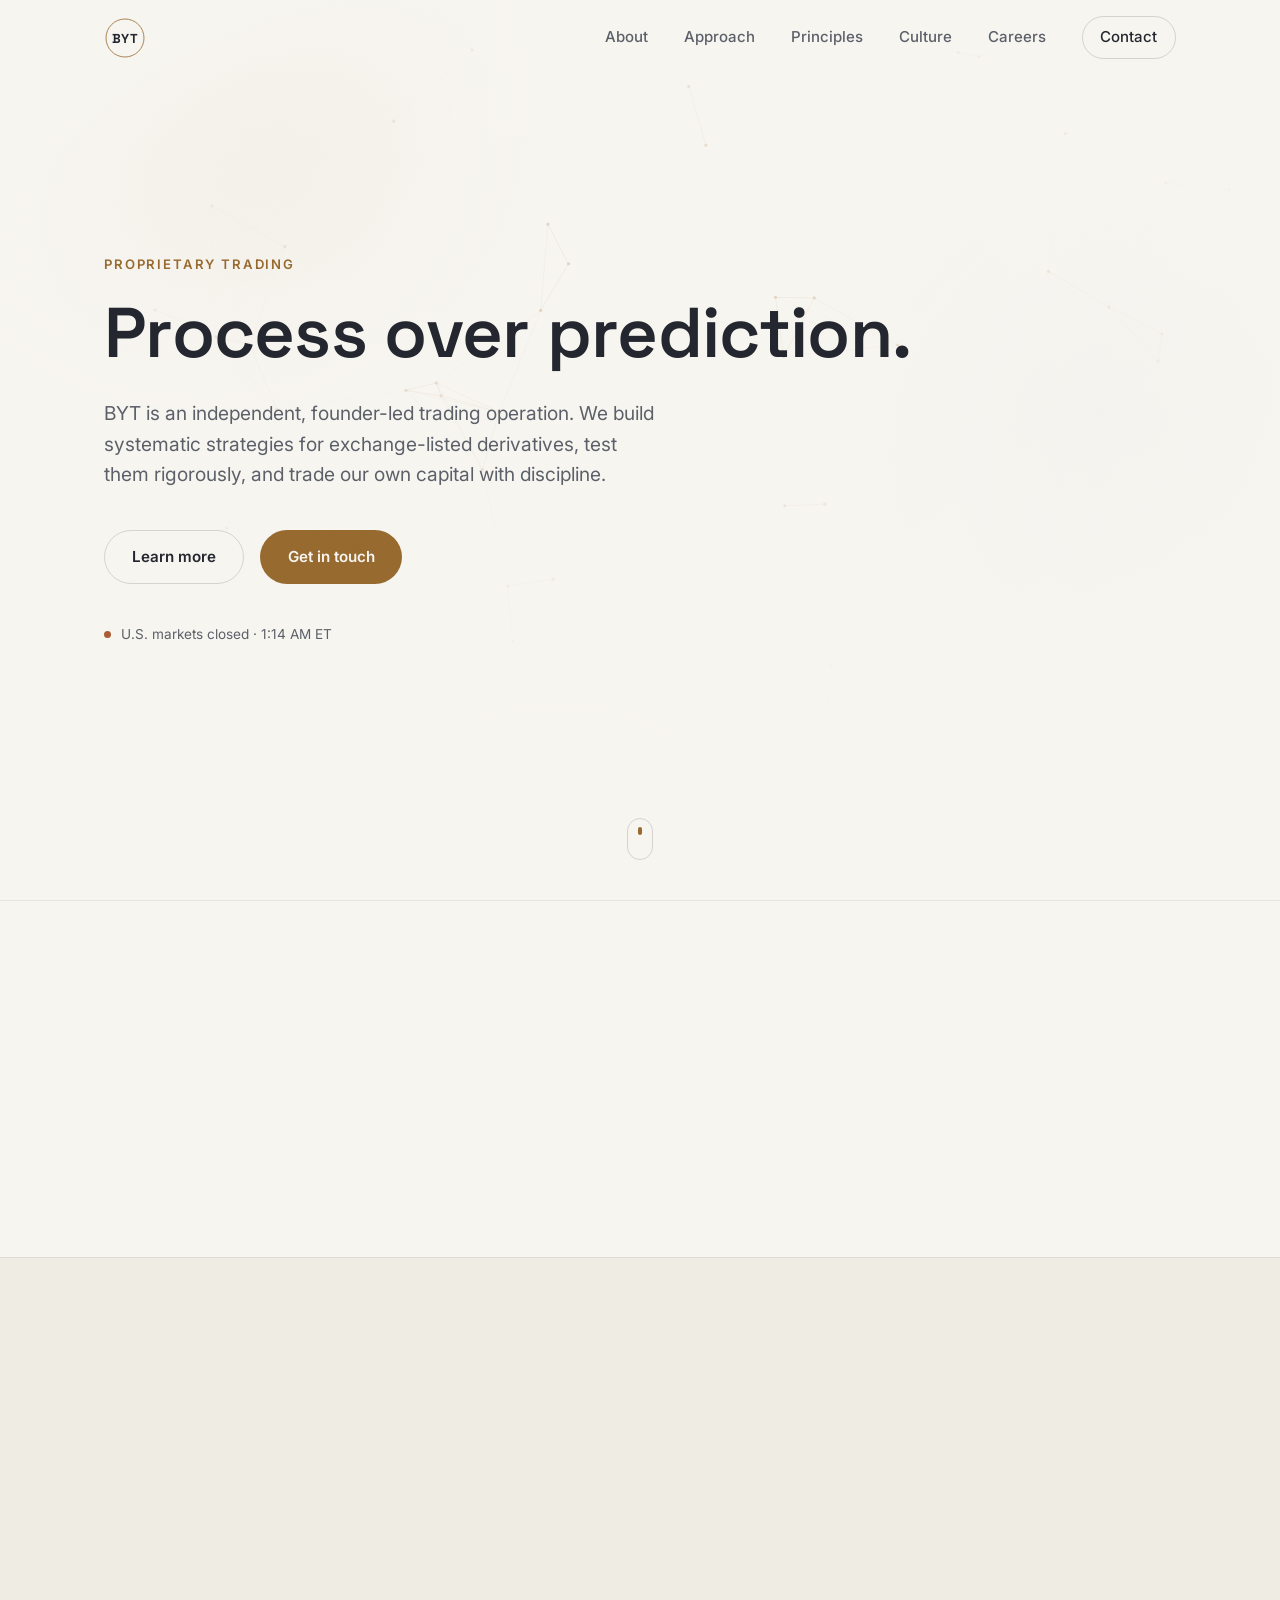
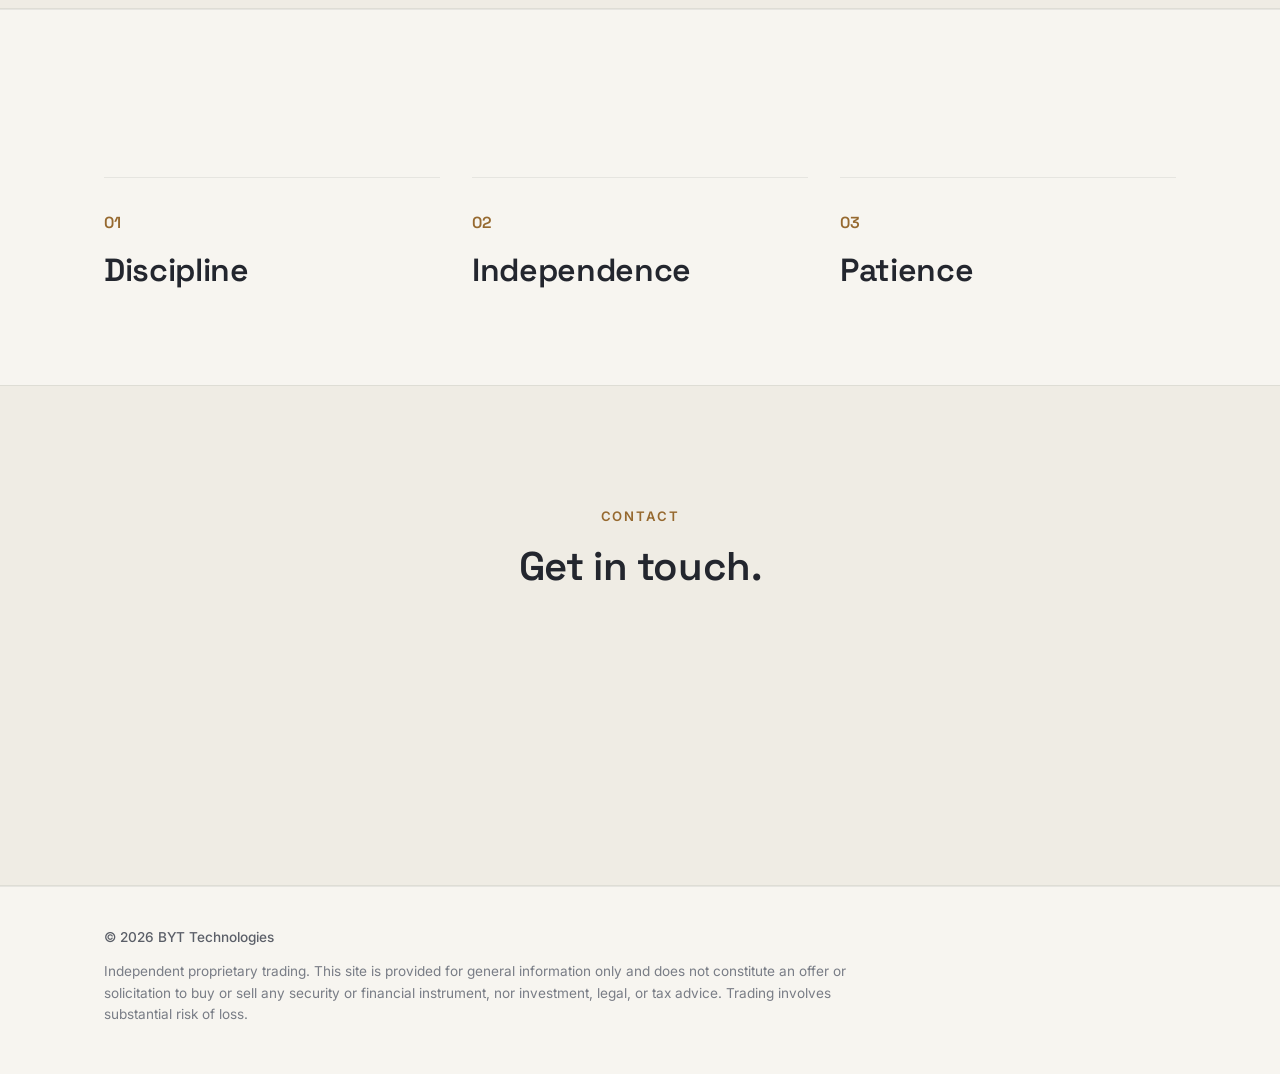
==== commit 27b65799: "push improvements" ====
--- a/index.html
+++ b/index.html
@@ -38,15 +38,20 @@
 
 <header class="site-header" id="site-header">
   <div class="container header-inner">
-    <a href="#top" class="logo" aria-label="BYT — home">BYT</a>
-
+    <a href="index.html" class="logo" aria-label="BYT — home">
+      <svg class="logo-mark" viewBox="0 0 84 84" aria-hidden="true">
+        <circle cx="42" cy="42" r="38"/>
+        <text x="42" y="52" text-anchor="middle">BYT</text>
+      </svg>
+    </a>
     <nav class="nav" id="nav">
-      <a href="#about">About</a>
-      <a href="#approach">Approach</a>
-      <a href="#principles">Principles</a>
-      <a href="#contact" class="nav-cta">Contact</a>
+      <a href="about.html">About</a>
+      <a href="approach.html">Approach</a>
+      <a href="principles.html">Principles</a>
+      <a href="culture.html">Culture</a>
+      <a href="careers.html">Careers</a>
+      <a href="contact.html" class="nav-cta">Contact</a>
     </nav>
-
     <button class="nav-toggle" id="nav-toggle" aria-label="Toggle menu" aria-expanded="false" aria-controls="nav">
       <span></span><span></span><span></span>
     </button>
@@ -56,114 +61,84 @@
 <main id="main">
 
   <section class="hero" id="top">
+    <div class="hero-mesh" aria-hidden="true"><span></span><span></span><span></span></div>
     <canvas id="network" aria-hidden="true"></canvas>
     <div class="hero-scrim" aria-hidden="true"></div>
     <div class="container hero-inner">
       <p class="eyebrow reveal">Proprietary Trading</p>
-      <h1 class="reveal">Process over prediction.</h1>
+      <h1 data-split>Process over prediction.</h1>
       <p class="hero-sub reveal">
         BYT is an independent, founder-led trading operation. We build systematic
         strategies for exchange-listed derivatives, test them rigorously, and trade
         our own capital with discipline.
       </p>
       <div class="hero-actions reveal">
-        <a href="#about" class="btn btn-ghost">Learn more</a>
+        <a href="#overview" class="btn btn-ghost">Learn more</a>
         <a href="mailto:contact@bytechnologies.dev" class="btn btn-primary">Get in touch</a>
       </div>
+      <div class="market-status reveal" aria-live="polite">
+        <span class="market-dot" id="market-dot"></span>
+        <span id="market-status-text">Checking markets…</span>
+      </div>
     </div>
-    <a href="#about" class="scroll-cue" aria-label="Scroll to content">
+    <a href="#overview" class="scroll-cue" aria-label="Scroll to content">
       <span></span>
     </a>
   </section>
 
-  <section class="section" id="about">
+  <div id="overview"></div>
+
+  <section class="teaser">
     <div class="container">
-      <div class="section-head reveal">
-        <p class="eyebrow">About</p>
-        <h2>An independent trading operation.</h2>
+      <div class="teaser-head reveal">
+        <p class="eyebrow">01 · About</p>
+        <a href="about.html" class="teaser-link">Read the full story
+          <svg viewBox="0 0 24 24" fill="none"><path d="M5 12h14M13 6l6 6-6 6" stroke="currentColor" stroke-width="1.8" stroke-linecap="round" stroke-linejoin="round"/></svg>
+        </a>
       </div>
-      <div class="about-grid">
-        <p class="lede reveal">
-          BYT trades exchange-listed derivatives using capital it owns. There are no
-          outside investors, no managed accounts, and no advisory services — the firm
-          is founder-led and operates entirely in-house, from research through execution.
-        </p>
-        <p class="reveal">
-          That independence keeps incentives simple. Every strategy is judged on process
-          and risk-adjusted results — not on asset-gathering, not on client relationships,
-          and not on a story that has to sound good to outside investors.
-        </p>
+      <p class="teaser-lede reveal">
+        BYT trades exchange-listed derivatives using capital it owns. No outside investors,
+        no managed accounts, no advisory services — founder-led, from research through execution.
+      </p>
+    </div>
+  </section>
+
+  <section class="teaser section-alt">
+    <div class="container">
+      <div class="teaser-head reveal">
+        <p class="eyebrow">02 · Approach</p>
+        <a href="approach.html" class="teaser-link">See the full pipeline
+          <svg viewBox="0 0 24 24" fill="none"><path d="M5 12h14M13 6l6 6-6 6" stroke="currentColor" stroke-width="1.8" stroke-linecap="round" stroke-linejoin="round"/></svg>
+        </a>
+      </div>
+      <p class="teaser-lede reveal" style="margin-bottom: 2rem;">Research-driven, systematically executed, end to end.</p>
+      <div class="pipeline-preview reveal">
+        <span>Research</span><i>→</i><span>Technology</span><i>→</i><span>Backtesting</span><i>→</i><span>Risk</span><i>→</i><span>Execution</span>
       </div>
     </div>
   </section>
 
-  <section class="section section-alt" id="approach">
+  <section class="teaser">
     <div class="container">
-      <div class="section-head reveal">
-        <p class="eyebrow">Approach</p>
-        <h2>Research-driven, systematically executed.</h2>
+      <div class="teaser-head reveal">
+        <p class="eyebrow">03 · Principles</p>
+        <a href="principles.html" class="teaser-link">Read the full principles
+          <svg viewBox="0 0 24 24" fill="none"><path d="M5 12h14M13 6l6 6-6 6" stroke="currentColor" stroke-width="1.8" stroke-linecap="round" stroke-linejoin="round"/></svg>
+        </a>
       </div>
-      <div class="card-grid">
-        <div class="card reveal">
-          <div class="card-icon" aria-hidden="true">
-            <svg viewBox="0 0 24 24" fill="none"><path d="M4 19V9M12 19V4M20 19v-7" stroke="currentColor" stroke-width="1.6" stroke-linecap="round"/></svg>
-          </div>
-          <h3>Research</h3>
-          <p>Every idea starts as a hypothesis and is validated against historical and live market data before it earns capital.</p>
-        </div>
-        <div class="card reveal">
-          <div class="card-icon" aria-hidden="true">
-            <svg viewBox="0 0 24 24" fill="none"><rect x="4" y="4" width="7" height="7" rx="1" stroke="currentColor" stroke-width="1.6"/><rect x="13" y="4" width="7" height="7" rx="1" stroke="currentColor" stroke-width="1.6"/><rect x="4" y="13" width="7" height="7" rx="1" stroke="currentColor" stroke-width="1.6"/><rect x="13" y="13" width="7" height="7" rx="1" stroke="currentColor" stroke-width="1.6"/></svg>
-          </div>
-          <h3>Proprietary Technology</h3>
-          <p>Custom data pipelines, scanners, and monitoring tools support research and execution end-to-end.</p>
-        </div>
-        <div class="card reveal">
-          <div class="card-icon" aria-hidden="true">
-            <svg viewBox="0 0 24 24" fill="none"><path d="M3 12h4l2-7 4 14 2-7h6" stroke="currentColor" stroke-width="1.6" stroke-linecap="round" stroke-linejoin="round"/></svg>
-          </div>
-          <h3>Backtesting</h3>
-          <p>Strategies are stress-tested across market regimes — not just the ones that flatter them — before deployment.</p>
-        </div>
-        <div class="card reveal">
-          <div class="card-icon" aria-hidden="true">
-            <svg viewBox="0 0 24 24" fill="none"><path d="M12 3l8 4v5c0 4.5-3.2 7.8-8 9-4.8-1.2-8-4.5-8-9V7l8-4z" stroke="currentColor" stroke-width="1.6" stroke-linejoin="round"/></svg>
-          </div>
-          <h3>Risk Management</h3>
-          <p>Position sizing and exposure limits are enforced systematically, not left to discretion in the moment.</p>
-        </div>
-      </div>
-    </div>
-  </section>
-
-  <section class="section" id="principles">
-    <div class="container">
-      <div class="section-head reveal">
-        <p class="eyebrow">Principles</p>
-        <h2>What guides the work.</h2>
-      </div>
-      <div class="principles-list">
-        <div class="principle reveal">
+      <div class="principles-teaser">
+        <a href="principles.html#discipline" class="reveal">
           <span class="principle-num">01</span>
-          <div>
-            <h3>Discipline</h3>
-            <p>Rules are set in advance and followed under pressure, not rewritten after the fact.</p>
-          </div>
-        </div>
-        <div class="principle reveal">
+          <h3>Discipline</h3>
+        </a>
+        <a href="principles.html#independence" class="reveal">
           <span class="principle-num">02</span>
-          <div>
-            <h3>Independence</h3>
-            <p>No outside capital and no external mandates — decisions are made on their merits alone.</p>
-          </div>
-        </div>
-        <div class="principle reveal">
+          <h3>Independence</h3>
+        </a>
+        <a href="principles.html#patience" class="reveal">
           <span class="principle-num">03</span>
-          <div>
-            <h3>Patience</h3>
-            <p>Good process is judged over years, not single trades.</p>
-          </div>
-        </div>
+          <h3>Patience</h3>
+        </a>
       </div>
     </div>
   </section>
@@ -191,6 +166,7 @@
   </div>
 </footer>
 
+
 <script src="js/main.js"></script>
 </body>
 </html>
--- a/css/style.css
+++ b/css/style.css
@@ -1,3 +1,13 @@
+/* ---------- View transitions (progressive enhancement; Chromium only, no-op elsewhere) ---------- */
+@view-transition {
+  navigation: auto;
+}
+::view-transition-old(root),
+::view-transition-new(root) {
+  animation-duration: .45s;
+  animation-timing-function: ease;
+}
+
 /* ---------- Reset & base ---------- */
 *, *::before, *::after { box-sizing: border-box; margin: 0; padding: 0; }
 
@@ -31,6 +41,20 @@
   font-size: 16px;
   line-height: 1.6;
   -webkit-font-smoothing: antialiased;
+  position: relative;
+}
+
+/* Film-grain texture */
+body::before {
+  content: "";
+  position: fixed;
+  inset: 0;
+  z-index: 9999;
+  pointer-events: none;
+  opacity: 0.035;
+  mix-blend-mode: overlay;
+  background-image: url("data:image/svg+xml,%3Csvg xmlns='http://www.w3.org/2000/svg' viewBox='0 0 200 200'%3E%3Cfilter id='n'%3E%3CfeTurbulence type='fractalNoise' baseFrequency='0.85' numOctaves='3' stitchTiles='stitch'/%3E%3C/filter%3E%3Crect width='100%25' height='100%25' filter='url(%23n)'/%3E%3C/svg%3E");
+  background-size: 180px 180px;
 }
 
 img, svg { display: block; max-width: 100%; }
@@ -92,11 +116,29 @@
 }
 
 .logo {
+  display: inline-flex;
+  align-items: center;
+  view-transition-name: site-header;
+}
+.logo-mark {
+  width: 42px;
+  height: 42px;
+  display: block;
+}
+.logo-mark circle {
+  fill: none;
+  stroke: var(--accent);
+  stroke-width: 1.6;
+}
+.logo-mark text {
   font-family: var(--font-head);
   font-weight: 700;
-  font-size: 1.25rem;
-  letter-spacing: 0.04em;
-}
+  font-size: 26px;
+  letter-spacing: 0.5px;
+  fill: var(--text);
+}
+
+.nav a[aria-current="page"] { color: var(--text); }
 
 .nav {
   display: flex;
@@ -144,6 +186,50 @@
   align-items: center;
   overflow: hidden;
 }
+.hero-mesh {
+  position: absolute;
+  inset: -10%;
+  z-index: 0;
+  filter: blur(60px);
+  opacity: 0.6;
+  pointer-events: none;
+}
+.hero-mesh span {
+  position: absolute;
+  border-radius: 50%;
+  mix-blend-mode: multiply;
+}
+.hero-mesh span:nth-child(1) {
+  width: 42vw; height: 42vw;
+  top: -8%; left: 4%;
+  background: radial-gradient(circle, rgba(150, 105, 47, 0.55), transparent 70%);
+  animation: drift1 26s ease-in-out infinite;
+}
+.hero-mesh span:nth-child(2) {
+  width: 36vw; height: 36vw;
+  top: 30%; right: 2%;
+  background: radial-gradient(circle, rgba(91, 116, 140, 0.4), transparent 70%);
+  animation: drift2 32s ease-in-out infinite;
+}
+.hero-mesh span:nth-child(3) {
+  width: 30vw; height: 30vw;
+  bottom: -14%; left: 32%;
+  background: radial-gradient(circle, rgba(201, 169, 97, 0.4), transparent 70%);
+  animation: drift3 22s ease-in-out infinite;
+}
+@keyframes drift1 {
+  0%, 100% { transform: translate(0, 0) scale(1); }
+  50% { transform: translate(6%, 8%) scale(1.1); }
+}
+@keyframes drift2 {
+  0%, 100% { transform: translate(0, 0) scale(1); }
+  50% { transform: translate(-8%, 6%) scale(0.9); }
+}
+@keyframes drift3 {
+  0%, 100% { transform: translate(0, 0) scale(1); }
+  50% { transform: translate(5%, -6%) scale(1.05); }
+}
+
 #network {
   position: absolute;
   inset: 0;
@@ -160,7 +246,7 @@
 .hero-inner {
   position: relative;
   z-index: 2;
-  max-width: 760px;
+  width: 100%;
 }
 .eyebrow {
   color: var(--accent);
@@ -186,6 +272,36 @@
   flex-wrap: wrap;
 }
 
+.market-status {
+  display: inline-flex;
+  align-items: center;
+  gap: 0.6rem;
+  margin-top: 2.5rem;
+  font-size: 0.85rem;
+  color: var(--text-muted);
+}
+.market-dot {
+  position: relative;
+  width: 7px; height: 7px;
+  border-radius: 50%;
+  background: var(--text-dim);
+  flex: none;
+}
+.market-dot.open { background: #3f8f4a; }
+.market-dot.open::after {
+  content: "";
+  position: absolute;
+  inset: -5px;
+  border-radius: 50%;
+  border: 1px solid #3f8f4a;
+  animation: pulse-ring 2.2s ease-out infinite;
+}
+.market-dot.closed { background: #ab5a34; }
+@keyframes pulse-ring {
+  0% { transform: scale(0.6); opacity: 0.7; }
+  100% { transform: scale(2); opacity: 0; }
+}
+
 .btn {
   display: inline-flex;
   align-items: center;
@@ -321,7 +437,7 @@
   max-width: 640px;
 }
 .contact-inner h2 { font-size: clamp(1.8rem, 3.4vw, 2.5rem); margin-bottom: 0.75rem; }
-.contact-sub { color: var(--text-muted); margin-bottom: 2.25rem; }
+.contact-sub { color: var(--text-muted); margin-bottom: 2.25rem; max-width: 560px; }
 .contact-inner .btn { margin: 0 auto; }
 .fine-print {
   margin-top: 1.75rem;
@@ -359,7 +475,173 @@
   html { scroll-behavior: auto; }
   .reveal { opacity: 1; transform: none; transition: none; }
   .scroll-cue span { animation: none; }
-}
+  .hero-mesh span { animation: none; }
+  .market-dot.open::after { animation: none; }
+}
+
+/* ---------- Kinetic split text ---------- */
+[data-split] .word {
+  display: inline-block;
+  opacity: 0;
+  transform: translateY(0.45em);
+  transition: opacity .6s cubic-bezier(.22,.68,0,1.01), transform .6s cubic-bezier(.22,.68,0,1.01);
+}
+[data-split].in-view .word { opacity: 1; transform: translateY(0); }
+
+/* ---------- Page header (interior pages) ---------- */
+.hero.page-hero { min-height: 50vh; }
+
+/* ---------- Home: teaser sections ---------- */
+.teaser {
+  padding: 6rem 0;
+  border-top: 1px solid var(--border);
+}
+.teaser-head {
+  display: flex;
+  align-items: baseline;
+  justify-content: space-between;
+  gap: 2rem;
+  margin-bottom: 2rem;
+  flex-wrap: wrap;
+}
+.teaser-head h2 { font-size: clamp(1.6rem, 3vw, 2.1rem); }
+.teaser-link {
+  display: inline-flex;
+  align-items: center;
+  gap: .4rem;
+  color: var(--accent);
+  font-weight: 600;
+  font-size: .92rem;
+  white-space: nowrap;
+}
+.teaser-link svg { width: 16px; height: 16px; transition: transform .2s ease; }
+.teaser-link:hover svg { transform: translateX(3px); }
+.teaser-lede {
+  font-size: 1.2rem;
+  max-width: 640px;
+  color: var(--text);
+}
+
+.pipeline-preview {
+  display: flex;
+  flex-wrap: wrap;
+  align-items: center;
+  gap: .6rem 1rem;
+  font-size: .92rem;
+  color: var(--text-muted);
+  font-weight: 500;
+}
+.pipeline-preview i { color: var(--border-strong); font-style: normal; }
+
+.principles-teaser {
+  display: grid;
+  grid-template-columns: repeat(3, 1fr);
+  gap: 2rem;
+}
+.principles-teaser a { display: block; padding-top: 2rem; border-top: 1px solid var(--border); }
+.principles-teaser .principle-num {
+  display: block;
+  font-family: var(--font-head);
+  color: var(--accent);
+  font-size: 1rem;
+  margin-bottom: 1rem;
+}
+.principles-teaser h3 {
+  font-size: clamp(1.5rem, 3vw, 2rem);
+  transition: color .2s ease;
+}
+.principles-teaser a:hover h3 { color: var(--accent); }
+
+/* ---------- Pipeline (Approach page) ---------- */
+.pipeline { position: relative; max-width: 720px; }
+.pipeline-line {
+  position: absolute;
+  left: 23px;
+  top: 8px;
+  bottom: 8px;
+  width: 2px;
+  background: var(--border-strong);
+  transform: scaleY(0);
+  transform-origin: top;
+  transition: transform 1.4s cubic-bezier(.22,.68,0,1.01);
+}
+.pipeline.in-view .pipeline-line { transform: scaleY(1); }
+.pipeline-node {
+  position: relative;
+  display: flex;
+  gap: 1.75rem;
+  padding-bottom: 3.5rem;
+}
+.pipeline-node:last-child { padding-bottom: 0; }
+.pipeline-marker {
+  flex: none;
+  width: 46px; height: 46px;
+  border-radius: 50%;
+  background: var(--bg-elevated-2);
+  border: 1px solid var(--border-strong);
+  display: flex;
+  align-items: center;
+  justify-content: center;
+  font-family: var(--font-head);
+  font-weight: 600;
+  color: var(--accent);
+  font-size: .95rem;
+  box-shadow: var(--shadow);
+}
+.pipeline-node h3 { font-size: 1.2rem; margin-bottom: .5rem; padding-top: .6rem; }
+.pipeline-node p { color: var(--text-muted); max-width: 480px; }
+
+/* ---------- About split layout ---------- */
+.about-split {
+  display: grid;
+  grid-template-columns: 1.1fr 0.9fr;
+  gap: 4rem;
+  align-items: center;
+}
+.about-copy p { color: var(--text-muted); margin-bottom: 1.5rem; }
+.about-copy p.lede { color: var(--text); font-size: 1.15rem; }
+.pull-quote {
+  font-family: var(--font-head);
+  font-size: clamp(1.5rem, 3.4vw, 2.1rem);
+  line-height: 1.3;
+  color: var(--text);
+  border-left: 3px solid var(--accent);
+  padding-left: 1.75rem;
+  margin: 3.5rem 0 0;
+}
+.signal-visual {
+  position: relative;
+  width: 100%;
+  max-width: 420px;
+  aspect-ratio: 1 / 1;
+  margin: 0 auto;
+}
+.signal-visual canvas { width: 100%; height: 100%; }
+
+/* ---------- Manifesto (Principles page) ---------- */
+.manifesto-block {
+  padding: 6rem 0;
+  border-top: 1px solid var(--border);
+  display: grid;
+  grid-template-columns: auto 1fr;
+  gap: 3rem;
+  align-items: start;
+}
+.manifesto-block:last-of-type { border-bottom: 1px solid var(--border); }
+.manifesto-num {
+  font-family: var(--font-head);
+  font-size: clamp(4rem, 9vw, 7rem);
+  line-height: 1;
+  color: var(--accent-soft);
+}
+@supports (-webkit-text-stroke: 1px black) {
+  .manifesto-num {
+    color: transparent;
+    -webkit-text-stroke: 1.5px var(--accent);
+  }
+}
+.manifesto-block h2 { font-size: clamp(2rem, 5vw, 3.4rem); margin-bottom: 1.25rem; }
+.manifesto-block p { font-size: 1.15rem; color: var(--text-muted); max-width: 560px; }
 
 /* ---------- Responsive ---------- */
 @media (max-width: 860px) {
@@ -397,3 +679,14 @@
   .section { padding: 5rem 0; }
   .principle { flex-direction: column; gap: 0.5rem; }
 }
+
+@media (max-width: 860px) {
+  .about-split { grid-template-columns: 1fr; }
+  .principles-teaser { grid-template-columns: 1fr; gap: 0; }
+  .principles-teaser a { padding: 1.75rem 0; border-top: 1px solid var(--border); }
+}
+
+@media (max-width: 640px) {
+  .manifesto-block { grid-template-columns: 1fr; gap: 1rem; padding: 4rem 0; }
+  .teaser { padding: 4rem 0; }
+}
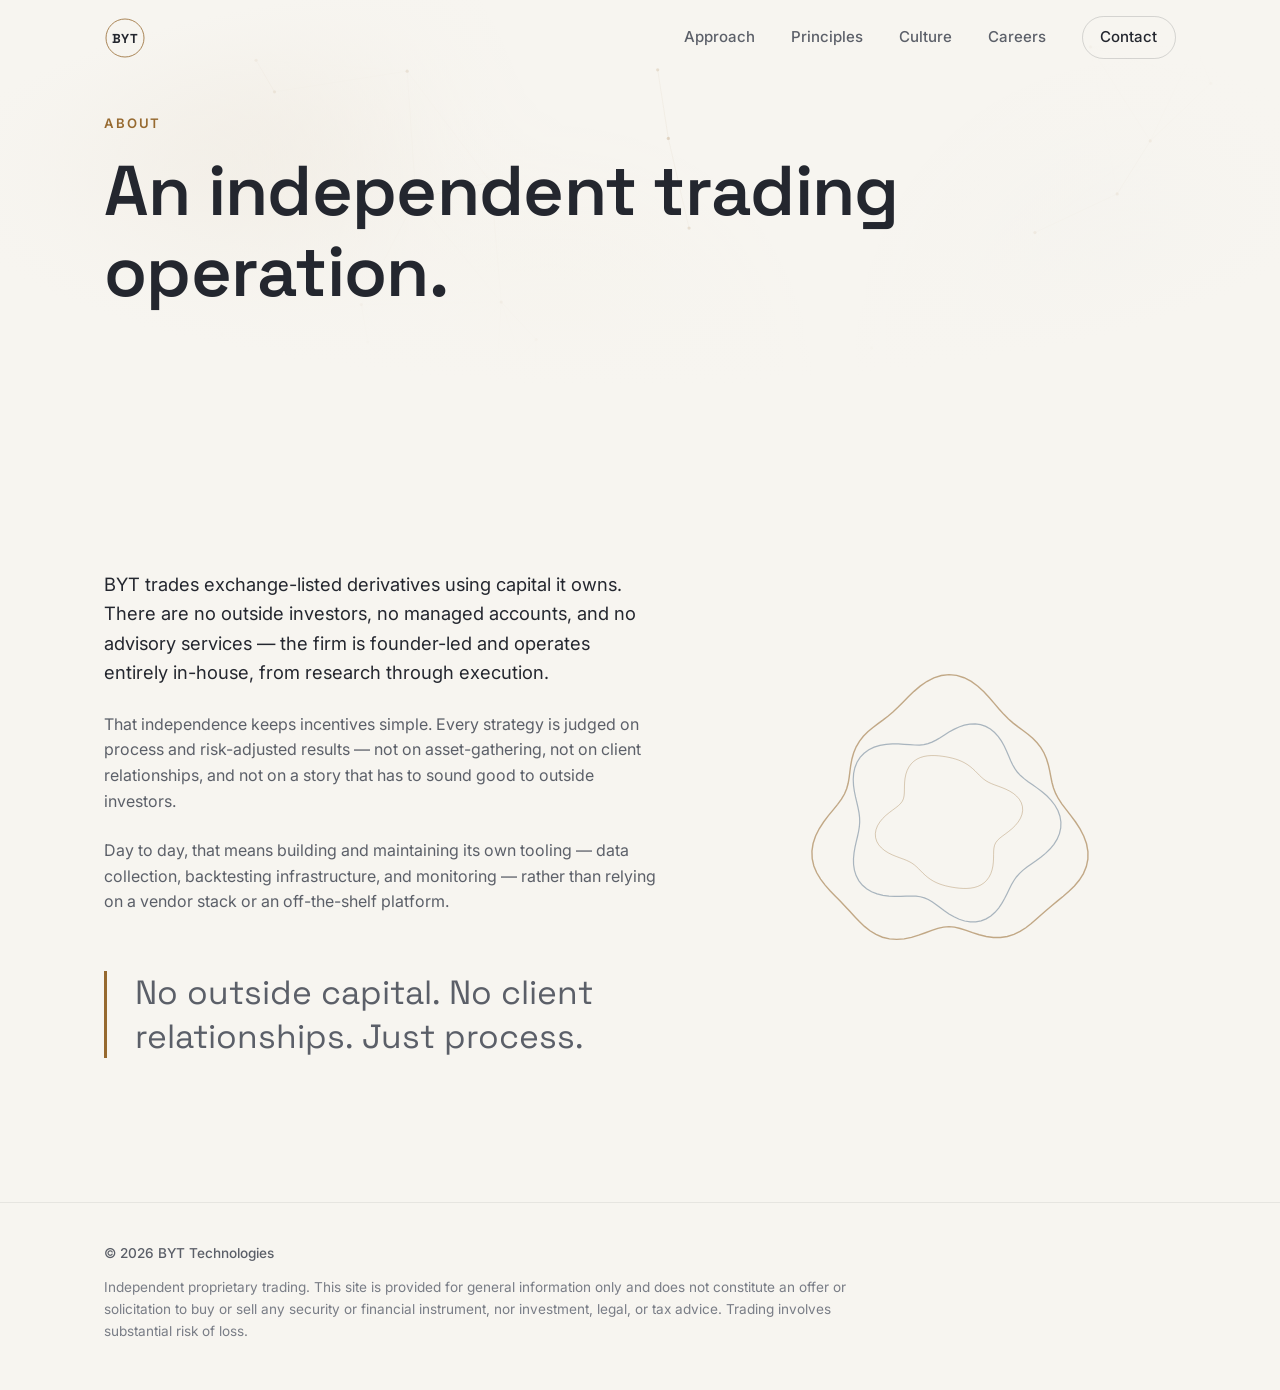
==== commit 06eca4e5: "add" ====
--- a/index.html
+++ b/index.html
@@ -45,7 +45,6 @@
       </svg>
     </a>
     <nav class="nav" id="nav">
-      <a href="about.html">About</a>
       <a href="approach.html">Approach</a>
       <a href="principles.html">Principles</a>
       <a href="culture.html">Culture</a>
@@ -60,96 +59,39 @@
 
 <main id="main">
 
-  <section class="hero" id="top">
+  <section class="hero page-hero">
     <div class="hero-mesh" aria-hidden="true"><span></span><span></span><span></span></div>
     <canvas id="network" aria-hidden="true"></canvas>
     <div class="hero-scrim" aria-hidden="true"></div>
     <div class="container hero-inner">
-      <p class="eyebrow reveal">Proprietary Trading</p>
-      <h1 data-split>Process over prediction.</h1>
-      <p class="hero-sub reveal">
-        BYT is an independent, founder-led trading operation. We build systematic
-        strategies for exchange-listed derivatives, test them rigorously, and trade
-        our own capital with discipline.
-      </p>
-      <div class="hero-actions reveal">
-        <a href="#overview" class="btn btn-ghost">Learn more</a>
-        <a href="mailto:contact@bytechnologies.dev" class="btn btn-primary">Get in touch</a>
-      </div>
-      <div class="market-status reveal" aria-live="polite">
-        <span class="market-dot" id="market-dot"></span>
-        <span id="market-status-text">Checking markets…</span>
-      </div>
-    </div>
-    <a href="#overview" class="scroll-cue" aria-label="Scroll to content">
-      <span></span>
-    </a>
-  </section>
-
-  <div id="overview"></div>
-
-  <section class="teaser">
-    <div class="container">
-      <div class="teaser-head reveal">
-        <p class="eyebrow">01 · About</p>
-        <a href="about.html" class="teaser-link">Read the full story
-          <svg viewBox="0 0 24 24" fill="none"><path d="M5 12h14M13 6l6 6-6 6" stroke="currentColor" stroke-width="1.8" stroke-linecap="round" stroke-linejoin="round"/></svg>
-        </a>
-      </div>
-      <p class="teaser-lede reveal">
-        BYT trades exchange-listed derivatives using capital it owns. No outside investors,
-        no managed accounts, no advisory services — founder-led, from research through execution.
-      </p>
+      <p class="eyebrow reveal">About</p>
+      <h1 data-split>An independent trading operation.</h1>
     </div>
   </section>
 
-  <section class="teaser section-alt">
-    <div class="container">
-      <div class="teaser-head reveal">
-        <p class="eyebrow">02 · Approach</p>
-        <a href="approach.html" class="teaser-link">See the full pipeline
-          <svg viewBox="0 0 24 24" fill="none"><path d="M5 12h14M13 6l6 6-6 6" stroke="currentColor" stroke-width="1.8" stroke-linecap="round" stroke-linejoin="round"/></svg>
-        </a>
+  <section class="section">
+    <div class="container about-split">
+      <div class="about-copy">
+        <p class="lede reveal">
+          BYT trades exchange-listed derivatives using capital it owns. There are no
+          outside investors, no managed accounts, and no advisory services — the firm
+          is founder-led and operates entirely in-house, from research through execution.
+        </p>
+        <p class="reveal">
+          That independence keeps incentives simple. Every strategy is judged on process
+          and risk-adjusted results — not on asset-gathering, not on client relationships,
+          and not on a story that has to sound good to outside investors.
+        </p>
+        <p class="reveal">
+          Day to day, that means building and maintaining its own tooling — data collection,
+          backtesting infrastructure, and monitoring — rather than relying on a vendor stack
+          or an off-the-shelf platform.
+        </p>
+        <p class="pull-quote reveal">No outside capital. No client relationships. Just process.</p>
       </div>
-      <p class="teaser-lede reveal" style="margin-bottom: 2rem;">Research-driven, systematically executed, end to end.</p>
-      <div class="pipeline-preview reveal">
-        <span>Research</span><i>→</i><span>Technology</span><i>→</i><span>Backtesting</span><i>→</i><span>Risk</span><i>→</i><span>Execution</span>
+      <div class="signal-visual reveal" aria-hidden="true">
+        <canvas id="signal"></canvas>
       </div>
-    </div>
-  </section>
-
-  <section class="teaser">
-    <div class="container">
-      <div class="teaser-head reveal">
-        <p class="eyebrow">03 · Principles</p>
-        <a href="principles.html" class="teaser-link">Read the full principles
-          <svg viewBox="0 0 24 24" fill="none"><path d="M5 12h14M13 6l6 6-6 6" stroke="currentColor" stroke-width="1.8" stroke-linecap="round" stroke-linejoin="round"/></svg>
-        </a>
-      </div>
-      <div class="principles-teaser">
-        <a href="principles.html#discipline" class="reveal">
-          <span class="principle-num">01</span>
-          <h3>Discipline</h3>
-        </a>
-        <a href="principles.html#independence" class="reveal">
-          <span class="principle-num">02</span>
-          <h3>Independence</h3>
-        </a>
-        <a href="principles.html#patience" class="reveal">
-          <span class="principle-num">03</span>
-          <h3>Patience</h3>
-        </a>
-      </div>
-    </div>
-  </section>
-
-  <section class="section section-alt" id="contact">
-    <div class="container contact-inner">
-      <p class="eyebrow reveal">Contact</p>
-      <h2 class="reveal">Get in touch.</h2>
-      <p class="reveal contact-sub">For all inquiries, reach out directly.</p>
-      <a href="mailto:contact@bytechnologies.dev" class="btn btn-primary reveal">contact@bytechnologies.dev</a>
-      <p class="fine-print reveal">BYT does not manage outside capital, offer investment advice, or accept client accounts.</p>
     </div>
   </section>
 
@@ -166,7 +108,6 @@
   </div>
 </footer>
 
-
 <script src="js/main.js"></script>
 </body>
 </html>
--- a/css/style.css
+++ b/css/style.css
@@ -362,17 +362,10 @@
   font-size: clamp(1.8rem, 3.4vw, 2.5rem);
 }
 
-.about-grid {
-  display: grid;
-  grid-template-columns: repeat(2, 1fr);
-  gap: 2.5rem;
-}
 .lede {
   font-size: 1.15rem;
   color: var(--text);
 }
-.about-grid p { color: var(--text-muted); }
-.about-grid .lede { color: var(--text); }
 
 /* ---------- Cards ---------- */
 .card-grid {
@@ -407,30 +400,6 @@
   font-size: 0.95rem;
 }
 
-/* ---------- Principles ---------- */
-.principles-list {
-  display: flex;
-  flex-direction: column;
-  gap: 0;
-}
-.principle {
-  display: flex;
-  gap: 2rem;
-  align-items: baseline;
-  padding: 2rem 0;
-  border-top: 1px solid var(--border);
-}
-.principle:last-child { border-bottom: 1px solid var(--border); }
-.principle-num {
-  font-family: var(--font-head);
-  font-size: 1rem;
-  color: var(--accent);
-  font-weight: 600;
-  min-width: 2.5rem;
-}
-.principle h3 { font-size: 1.15rem; margin-bottom: 0.4rem; }
-.principle p { color: var(--text-muted); max-width: 560px; }
-
 /* ---------- Contact ---------- */
 .contact-inner {
   text-align: center;
@@ -491,66 +460,11 @@
 /* ---------- Page header (interior pages) ---------- */
 .hero.page-hero { min-height: 50vh; }
 
-/* ---------- Home: teaser sections ---------- */
-.teaser {
-  padding: 6rem 0;
-  border-top: 1px solid var(--border);
-}
-.teaser-head {
-  display: flex;
-  align-items: baseline;
-  justify-content: space-between;
-  gap: 2rem;
-  margin-bottom: 2rem;
-  flex-wrap: wrap;
-}
-.teaser-head h2 { font-size: clamp(1.6rem, 3vw, 2.1rem); }
-.teaser-link {
-  display: inline-flex;
-  align-items: center;
-  gap: .4rem;
-  color: var(--accent);
-  font-weight: 600;
-  font-size: .92rem;
-  white-space: nowrap;
-}
-.teaser-link svg { width: 16px; height: 16px; transition: transform .2s ease; }
-.teaser-link:hover svg { transform: translateX(3px); }
 .teaser-lede {
   font-size: 1.2rem;
   max-width: 640px;
   color: var(--text);
 }
-
-.pipeline-preview {
-  display: flex;
-  flex-wrap: wrap;
-  align-items: center;
-  gap: .6rem 1rem;
-  font-size: .92rem;
-  color: var(--text-muted);
-  font-weight: 500;
-}
-.pipeline-preview i { color: var(--border-strong); font-style: normal; }
-
-.principles-teaser {
-  display: grid;
-  grid-template-columns: repeat(3, 1fr);
-  gap: 2rem;
-}
-.principles-teaser a { display: block; padding-top: 2rem; border-top: 1px solid var(--border); }
-.principles-teaser .principle-num {
-  display: block;
-  font-family: var(--font-head);
-  color: var(--accent);
-  font-size: 1rem;
-  margin-bottom: 1rem;
-}
-.principles-teaser h3 {
-  font-size: clamp(1.5rem, 3vw, 2rem);
-  transition: color .2s ease;
-}
-.principles-teaser a:hover h3 { color: var(--accent); }
 
 /* ---------- Pipeline (Approach page) ---------- */
 .pipeline { position: relative; max-width: 720px; }
@@ -644,10 +558,6 @@
 .manifesto-block p { font-size: 1.15rem; color: var(--text-muted); max-width: 560px; }
 
 /* ---------- Responsive ---------- */
-@media (max-width: 860px) {
-  .about-grid { grid-template-columns: 1fr; }
-}
-
 @media (max-width: 720px) {
   .nav {
     position: fixed;
@@ -677,16 +587,12 @@
   .nav-toggle.open span:nth-child(3) { transform: translateY(-7px) rotate(-45deg); }
 
   .section { padding: 5rem 0; }
-  .principle { flex-direction: column; gap: 0.5rem; }
 }
 
 @media (max-width: 860px) {
   .about-split { grid-template-columns: 1fr; }
-  .principles-teaser { grid-template-columns: 1fr; gap: 0; }
-  .principles-teaser a { padding: 1.75rem 0; border-top: 1px solid var(--border); }
 }
 
 @media (max-width: 640px) {
   .manifesto-block { grid-template-columns: 1fr; gap: 1rem; padding: 4rem 0; }
-  .teaser { padding: 4rem 0; }
-}
+}
